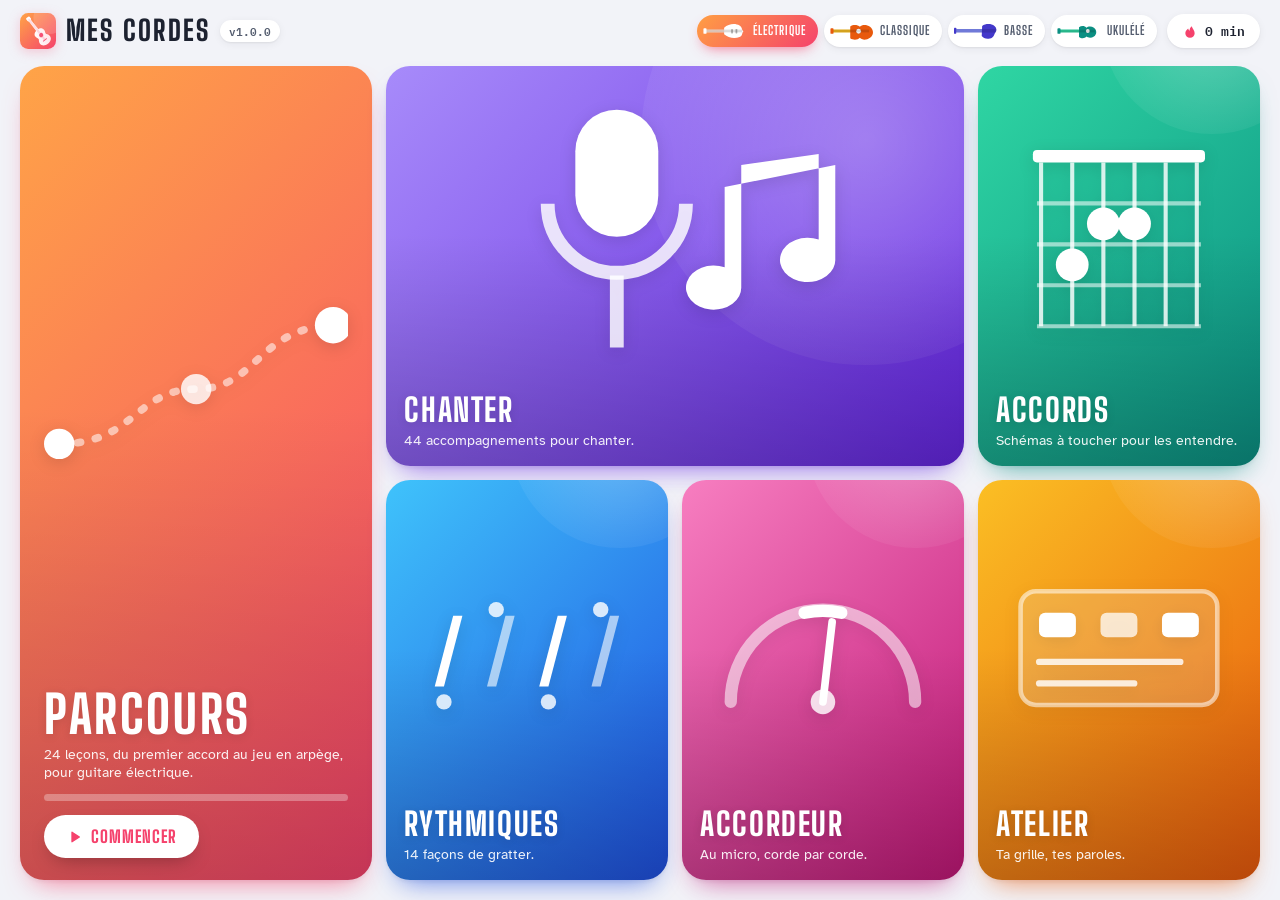
==== index.html @ 2f3a3fba "Mes Cordes v1.0.0 : guitare électrique, classique, basse et ukulélé - Accueil avec choix de l'instru" ====
<!doctype html>
<html lang="fr">
<head>
<meta charset="utf-8">
<meta name="viewport" content="width=device-width, initial-scale=1, viewport-fit=cover">
<title>Mes Cordes</title>
<meta name="description" content="Guitare électrique, guitare classique, basse et ukulélé : parcours progressif, accords, accordeur et accompagnements pour chanter.">
<meta name="theme-color" content="#f2f3f8">
<link rel="manifest" href="manifest.webmanifest" data-pwa>
<link rel="apple-touch-icon" href="icons/apple-touch-icon.png" data-pwa>
<meta name="apple-mobile-web-app-capable" content="yes">
<meta name="mobile-web-app-capable" content="yes">
<meta name="apple-mobile-web-app-title" content="Cordes">
<meta name="apple-mobile-web-app-status-bar-style" content="default">
<link rel="preconnect" href="https://fonts.googleapis.com">
<link rel="preconnect" href="https://fonts.gstatic.com" crossorigin>
<link rel="stylesheet" href="https://fonts.googleapis.com/css2?family=Atkinson+Hyperlegible:ital,wght@0,400;0,700;1,400&family=Big+Shoulders+Display:wght@600;700;800&family=IBM+Plex+Mono:wght@500;600&display=swap">
<link rel="stylesheet" href="css/styles.css">
<link rel="stylesheet" href="css/cordes.css">
<link rel="icon" href="icons/icone.svg" data-favicon>
</head>
<body>

<!-- Pictogrammes -->
<svg class="sprite" aria-hidden="true" focusable="false">
  <symbol id="i-retour" viewBox="0 0 24 24"><path d="M15 5l-7 7 7 7" fill="none" stroke="currentColor" stroke-width="2.4" stroke-linecap="round" stroke-linejoin="round"/></symbol>
  <symbol id="i-maison" viewBox="0 0 24 24"><path d="M4 11l8-7 8 7M6.5 9.5V20h11V9.5" fill="none" stroke="currentColor" stroke-width="2.2" stroke-linecap="round" stroke-linejoin="round"/></symbol>
  <symbol id="i-prec" viewBox="0 0 24 24"><path d="M14 6l-6 6 6 6" fill="none" stroke="currentColor" stroke-width="2.4" stroke-linecap="round" stroke-linejoin="round"/></symbol>
  <symbol id="i-suiv" viewBox="0 0 24 24"><path d="M10 6l6 6-6 6" fill="none" stroke="currentColor" stroke-width="2.4" stroke-linecap="round" stroke-linejoin="round"/></symbol>
  <symbol id="i-aide" viewBox="0 0 24 24"><circle cx="12" cy="12" r="9" fill="none" stroke="currentColor" stroke-width="2"/><path d="M9.6 9.4a2.5 2.5 0 1 1 3.4 2.3c-.7.3-1 .9-1 1.6v.4" fill="none" stroke="currentColor" stroke-width="2" stroke-linecap="round"/><circle cx="12" cy="17" r="1.2" fill="currentColor"/></symbol>
  <symbol id="i-reglages" viewBox="0 0 24 24"><path d="M4 7h9M17 7h3M4 17h3M11 17h9" fill="none" stroke="currentColor" stroke-width="2" stroke-linecap="round"/><circle cx="15" cy="7" r="2.2" fill="none" stroke="currentColor" stroke-width="2"/><circle cx="9" cy="17" r="2.2" fill="none" stroke="currentColor" stroke-width="2"/></symbol>
  <symbol id="i-metronome" viewBox="0 0 24 24"><path d="M8.5 3.5h7L19 21H5z" fill="none" stroke="currentColor" stroke-width="2" stroke-linejoin="round"/><path d="M12 16l5-8.5M7 16h10" fill="none" stroke="currentColor" stroke-width="2" stroke-linecap="round"/></symbol>
  <symbol id="i-guitare" viewBox="0 0 24 24"><path d="M14.5 9.5l5-5M18 3l3 3" fill="none" stroke="currentColor" stroke-width="2" stroke-linecap="round"/><path d="M13 8.5c-1.6-1-3.6-.6-4.6.7-.5.6-.5 1.4-1.3 1.7-1.1.4-2.4.4-3.3 1.4-1.6 1.9-.9 5 1.2 7s5 2.8 6.9 1.2c1-.9 1-2.2 1.4-3.3.3-.8 1.1-.8 1.7-1.3 1.3-1 1.7-3 .7-4.6" fill="none" stroke="currentColor" stroke-width="2"/><circle cx="9.5" cy="14.5" r="1.6" fill="currentColor"/></symbol>
  <symbol id="i-basse" viewBox="0 0 24 24"><path d="M3 15h13M3 18h13" stroke="currentColor" stroke-width="2" stroke-linecap="round"/><path d="M16 12.5c2.5-1 5-.5 5 2s-2.5 4-5 3z" fill="currentColor"/></symbol>
  <symbol id="i-micro" viewBox="0 0 24 24"><rect x="9" y="3" width="6" height="11" rx="3" fill="none" stroke="currentColor" stroke-width="2"/><path d="M5.5 11a6.5 6.5 0 0 0 13 0M12 17.5V21" fill="none" stroke="currentColor" stroke-width="2" stroke-linecap="round"/></symbol>
  <symbol id="i-texte" viewBox="0 0 24 24"><path d="M4 6h16M4 11h16M4 16h10" fill="none" stroke="currentColor" stroke-width="2.2" stroke-linecap="round"/></symbol>
  <symbol id="i-reinit" viewBox="0 0 24 24"><path d="M5 12a7 7 0 1 0 2.1-5" fill="none" stroke="currentColor" stroke-width="2.2" stroke-linecap="round"/><path d="M4.5 3.5V8H9" fill="none" stroke="currentColor" stroke-width="2.2" stroke-linecap="round" stroke-linejoin="round"/></symbol>
  <symbol id="i-play" viewBox="0 0 24 24"><path d="M8 4.8v14.4c0 .8.9 1.3 1.6.8l11-7.2c.6-.4.6-1.2 0-1.6l-11-7.2c-.7-.5-1.6 0-1.6.8z" fill="currentColor"/></symbol>
  <symbol id="i-stop" viewBox="0 0 24 24"><rect x="6" y="6" width="12" height="12" rx="2" fill="currentColor"/></symbol>
  <symbol id="i-installer" viewBox="0 0 24 24"><path d="M12 3v12M7 10l5 5 5-5M5 20h14" fill="none" stroke="currentColor" stroke-width="2" stroke-linecap="round" stroke-linejoin="round"/></symbol>
  <symbol id="i-fermer" viewBox="0 0 24 24"><path d="M6 6l12 12M18 6L6 18" fill="none" stroke="currentColor" stroke-width="2.4" stroke-linecap="round"/></symbol>
  <symbol id="i-flamme" viewBox="0 0 24 24"><path d="M12 22c4 0 7-2.8 7-6.8 0-4.3-3.6-6.3-4.3-10.2-2.4 1.6-3.5 4-3.2 6.6-1.2-.6-2-1.8-2.2-3.2C7.2 10 5 12.3 5 15.2 5 19.2 8 22 12 22z" fill="currentColor"/></symbol>
  <symbol id="i-drapeau" viewBox="0 0 24 24"><path d="M6 21V4h11.5l-2.8 4.2 2.8 4.3H6" fill="none" stroke="currentColor" stroke-width="2.4" stroke-linecap="round" stroke-linejoin="round"/></symbol>
  <symbol id="i-coche" viewBox="0 0 24 24"><path d="M5 12.5l4.5 4.5L19 7.5" fill="none" stroke="currentColor" stroke-width="2.8" stroke-linecap="round" stroke-linejoin="round"/></symbol>
</svg>

<div id="appli">

<!-- ================= Accueil ================= -->
<section class="ecran" id="ecran-accueil" aria-labelledby="titre-accueil">
  <header class="entete">
    <div class="marque">
      <span class="logo" aria-hidden="true"><img class="logo-img" src="icons/icone.svg" alt="" width="36" height="36"></span>
      <h1 id="titre-accueil" class="mot">Mes Cordes</h1>
      <span class="version" id="version"></span>
    </div>
    <div class="entete-droite">
      <div class="choix-inst" id="choix-inst" role="group" aria-label="Mon instrument"></div>
      <a class="pastille-stat" href="#/progression" id="stat-jour" title="Ma progression">
        <svg class="ico" aria-hidden="true"><use href="#i-flamme"/></svg><span id="streak-text">0 min</span>
      </a>
      <button class="btn-plat" id="btn-installer" type="button" hidden>
        <svg class="ico" aria-hidden="true"><use href="#i-installer"/></svg>Installer
      </button>
    </div>
  </header>

  <div class="accueil-grille cordes">
    <div class="carte-cat grande c-parcours">
      <div class="cat-illus" id="illus-parcours"></div>
      <div class="cat-texte">
        <h2><a href="#/parcours" class="carte-lien">Parcours</a></h2>
        <p id="parcours-resume"></p>
        <div class="jauge fine" aria-hidden="true"><i id="parcours-jauge"></i></div>
      </div>
      <a class="cta" id="cta-continuer" href="#/parcours">
        <svg class="ico" aria-hidden="true"><use href="#i-play"/></svg><span id="cta-texte">Commencer</span>
      </a>
    </div>
    <a class="carte-cat c-morceaux" href="#/morceaux">
      <div class="cat-illus" id="illus-morceaux"></div>
      <div class="cat-texte"><h2>Chanter</h2><p id="compte-morceaux"></p></div>
    </a>
    <a class="carte-cat c-rythmes" href="#/accords">
      <div class="cat-illus" id="illus-accords"></div>
      <div class="cat-texte"><h2>Accords</h2><p id="compte-accords"></p></div>
    </a>
    <a class="carte-cat c-breaks" href="#/rythmiques">
      <div class="cat-illus" id="illus-rythmes"></div>
      <div class="cat-texte"><h2>Rythmiques</h2><p id="compte-rythmes"></p></div>
    </a>
    <a class="carte-cat c-rudiments" href="#/accordeur">
      <div class="cat-illus" id="illus-accordeur"></div>
      <div class="cat-texte"><h2>Accordeur</h2><p>Au micro, corde par corde.</p></div>
    </a>
    <a class="carte-cat c-atelier" href="#/jouer/atelier/perso">
      <div class="cat-illus" id="illus-atelier"></div>
      <div class="cat-texte"><h2>Atelier</h2><p>Ta grille, tes paroles.</p></div>
    </a>
  </div>
</section>

<!-- ================= Listes ================= -->
<section class="ecran" id="ecran-liste" hidden aria-labelledby="liste-titre">
  <header class="entete">
    <a class="rond" id="liste-retour" href="#/" aria-label="Retour"><svg class="ico" aria-hidden="true"><use href="#i-retour"/></svg></a>
    <div class="entete-titres">
      <p class="surtitre" id="liste-sur"></p>
      <h1 id="liste-titre"></h1>
    </div>
    <div class="entete-droite">
      <div class="sauts" id="liste-sauts" role="group" aria-label="Aller à"></div>
      <a class="rond" href="#/" aria-label="Accueil"><svg class="ico" aria-hidden="true"><use href="#i-maison"/></svg></a>
    </div>
  </header>
  <div class="liste-corps" id="liste-corps"></div>
</section>

<!-- ================= Accordeur ================= -->
<section class="ecran" id="ecran-accordeur" hidden aria-labelledby="acc-titre">
  <header class="entete">
    <a class="rond" href="#/" aria-label="Accueil"><svg class="ico" aria-hidden="true"><use href="#i-retour"/></svg></a>
    <div class="entete-titres">
      <p class="surtitre" id="acc-sur"></p>
      <h1 id="acc-titre">Accordeur</h1>
    </div>
    <div class="entete-droite">
      <button class="btn-plat accent" id="acc-micro" type="button"><svg class="ico" aria-hidden="true"><use href="#i-micro"/></svg><span>Écouter</span></button>
    </div>
  </header>
  <div class="accordeur">
    <div class="acc-cadran">
      <svg viewBox="0 0 300 170" class="acc-svg" aria-hidden="true">
        <path d="M30 150a120 120 0 0 1 240 0" fill="none" class="acc-arc"/>
        <path d="M137 31a120 120 0 0 1 26 0" fill="none" class="acc-juste"/>
        <g id="acc-graduations"></g>
        <line id="acc-aiguille" x1="150" y1="150" x2="150" y2="42" class="acc-aiguille"/>
        <circle cx="150" cy="150" r="9" class="acc-pivot"/>
      </svg>
      <div class="acc-note"><b id="acc-note">–</b><span id="acc-cents"></span></div>
      <p class="acc-conseil" id="acc-conseil" aria-live="polite">Touche « Écouter » puis joue une corde à vide.</p>
    </div>
    <div class="acc-cordes">
      <p class="muted small">Touche une corde pour entendre la note juste.</p>
      <div id="acc-cordes"></div>
    </div>
  </div>
</section>

<!-- ================= Lecteur ================= -->
<section class="ecran ecran-jouer" id="ecran-jouer" hidden aria-labelledby="j-titre">
  <header class="barre-jeu">
    <a class="rond" id="j-retour" href="#/" aria-label="Retour à la liste"><svg class="ico" aria-hidden="true"><use href="#i-retour"/></svg></a>
    <div class="j-nav">
      <a class="rond petit" id="j-prec" href="#/" aria-label="Précédent"><svg class="ico" aria-hidden="true"><use href="#i-prec"/></svg></a>
      <div class="j-titres">
        <p class="surtitre" id="j-sur"></p>
        <h1 id="j-titre"></h1>
      </div>
      <a class="rond petit" id="j-suiv" href="#/" aria-label="Suivant"><svg class="ico" aria-hidden="true"><use href="#i-suiv"/></svg></a>
    </div>
    <div class="j-droite">
      <div class="statut-seg" role="group" aria-label="Où j'en suis">
        <button class="statut-btn travail" id="st-travail" type="button" aria-pressed="false" title="À travailler"><svg class="ico" aria-hidden="true"><use href="#i-drapeau"/></svg><span>À travailler</span></button>
        <button class="statut-btn acquis" id="st-acquis" type="button" aria-pressed="false" title="Acquis"><svg class="ico" aria-hidden="true"><use href="#i-coche"/></svg><span>Acquis</span></button>
      </div>
      <button class="rond" id="j-paroles" type="button" aria-label="Mes paroles" title="Mes paroles"><svg class="ico" aria-hidden="true"><use href="#i-texte"/></svg></button>
      <button class="rond" id="j-aide" type="button" aria-label="Explications"><svg class="ico" aria-hidden="true"><use href="#i-aide"/></svg></button>
      <button class="rond" id="j-reglages" type="button" aria-label="Réglages"><svg class="ico" aria-hidden="true"><use href="#i-reglages"/></svg></button>
    </div>
  </header>

  <div class="sections-bar" id="sections-bar" hidden></div>

  <main class="partition-zone jeu-cordes">
    <div class="papier grille-papier">
      <div class="grille-accords" id="grille-accords"></div>
    </div>
    <aside class="diag-zone" id="diag-zone">
      <div class="diag-actuel" id="diag-actuel"></div>
      <div class="diag-suivant"><span class="surtitre">Ensuite</span><div id="diag-suivant"></div></div>
    </aside>
    <div class="count-overlay" id="count-overlay" hidden aria-live="assertive"><span></span></div>
  </main>

  <footer class="barre-transport">
    <div class="t-bascules">
      <button class="bascule" id="opt-click" type="button" aria-pressed="false" aria-label="Métronome" title="Métronome"><svg class="ico" aria-hidden="true"><use href="#i-metronome"/></svg></button>
      <button class="bascule actif" id="opt-accords" type="button" aria-pressed="true" aria-label="Entendre les accords" title="Entendre les accords"><svg class="ico" aria-hidden="true"><use href="#i-guitare"/></svg></button>
      <button class="bascule" id="opt-basse" type="button" aria-pressed="false" aria-label="Entendre la basse" title="Entendre la basse"><svg class="ico" aria-hidden="true"><use href="#i-basse"/></svg></button>
    </div>
    <div class="t-tempo" role="group" aria-label="Tempo">
      <button class="rond petit" id="tempo-moins" type="button" aria-label="Ralentir">−</button>
      <div class="bpm-aff"><output id="bpm-val" for="bpm">80</output><span>BPM</span></div>
      <button class="rond petit" id="tempo-plus" type="button" aria-label="Accélérer">+</button>
      <input type="range" id="bpm" min="40" max="200" value="80" aria-label="Tempo en battements par minute">
      <button class="rond petit" id="tempo-reset" type="button" aria-label="Revenir au tempo conseillé" title="Tempo conseillé"><svg class="ico" aria-hidden="true"><use href="#i-reinit"/></svg></button>
    </div>
    <button class="lecture" id="btn-play" type="button" aria-label="Lecture"><svg class="ico" aria-hidden="true"><use id="play-ico" href="#i-play"/></svg></button>
  </footer>
</section>

<!-- ================= Volets ================= -->
<div class="toast" id="toast" role="status" aria-live="polite" hidden></div>
<div class="voile" id="voile" hidden></div>

<aside class="volet" id="volet-aide" hidden role="dialog" aria-modal="true" aria-labelledby="aide-titre">
  <header class="volet-tete">
    <h2 id="aide-titre">Explications</h2>
    <button class="rond petit" type="button" data-fermer aria-label="Fermer"><svg class="ico" aria-hidden="true"><use href="#i-fermer"/></svg></button>
  </header>
  <div class="volet-corps">
    <div id="aide-corps" class="texte"></div>
    <h3>Les accords du morceau</h3>
    <div id="aide-accords" class="schemas"></div>
    <p class="muted small">Touche un schéma pour entendre l'accord.</p>
  </div>
</aside>

<aside class="volet" id="volet-paroles" hidden role="dialog" aria-modal="true" aria-labelledby="paroles-titre">
  <header class="volet-tete">
    <h2 id="paroles-titre">Mes paroles</h2>
    <button class="rond petit" type="button" data-fermer aria-label="Fermer"><svg class="ico" aria-hidden="true"><use href="#i-fermer"/></svg></button>
  </header>
  <div class="volet-corps">
    <div id="atelier-grille" hidden>
      <h3>Ma grille</h3>
      <p class="muted small">Une barre « | » sépare les mesures. Deux accords dans une mesure se la partagent. Une ligne par section, « Refrain: » pour la nommer.</p>
      <textarea id="atelier-texte" class="zone-texte" rows="5" spellcheck="false" aria-label="Grille d'accords"></textarea>
      <label class="ligne-reglage"><span>Mesure</span>
        <select id="atelier-mesure" class="choix"><option>4/4</option><option>3/4</option><option>2/4</option><option>6/8</option><option>12/8</option></select>
      </label>
      <div class="rang-boutons"><button class="btn-plat accent" id="atelier-appliquer" type="button">Appliquer</button></div>
      <p class="muted small" id="atelier-erreur" role="alert"></p>
    </div>
    <h3>Paroles</h3>
    <p class="muted small">Colle les paroles de la chanson : une ligne par mesure, elles s'affichent sous les accords et défilent avec la musique. Une ligne vide = une mesure sans paroles. Elles restent sur cet appareil.</p>
    <textarea id="paroles-texte" class="zone-texte" rows="14" aria-label="Paroles, une ligne par mesure"></textarea>
    <div class="rang-boutons">
      <button class="btn-plat accent" id="paroles-ok" type="button">Enregistrer</button>
      <button class="btn-plat" id="paroles-effacer" type="button">Effacer</button>
    </div>
  </div>
</aside>

<aside class="volet" id="volet-reglages" hidden role="dialog" aria-modal="true" aria-labelledby="reglages-titre">
  <header class="volet-tete">
    <h2 id="reglages-titre">Réglages</h2>
    <button class="rond petit" type="button" data-fermer aria-label="Fermer"><svg class="ico" aria-hidden="true"><use href="#i-fermer"/></svg></button>
  </header>
  <div class="volet-corps">
    <h3>Mon instrument</h3>
    <div class="choix-inst large" id="choix-inst-lecteur" role="group" aria-label="Mon instrument"></div>
    <label class="inter" id="ligne-sat"><span>Son saturé (guitare électrique)</span><input type="checkbox" id="opt-sat" role="switch" checked><i></i></label>
    <label class="inter" id="ligne-pw"><span>Power chords</span><input type="checkbox" id="opt-pw" role="switch"><i></i></label>

    <h3>Accompagnement</h3>
    <label class="ligne-reglage"><span>Rythmique</span><select id="opt-style" class="choix"></select></label>
    <div class="seg" id="opt-mode" role="group" aria-label="Main droite">
      <button class="seg-btn actif" data-mode="grat" type="button" aria-pressed="true">Grattage</button>
      <button class="seg-btn" data-mode="arp" type="button" aria-pressed="false">Arpège</button>
    </div>
    <p class="muted small" id="style-desc"></p>

    <h3>Tonalité</h3>
    <label class="ligne-reglage"><span>Transposer</span>
      <span class="pas-a-pas"><button class="rond petit" id="transpo-moins" type="button" aria-label="Un demi-ton plus bas">−</button><output id="transpo-val">0</output><button class="rond petit" id="transpo-plus" type="button" aria-label="Un demi-ton plus haut">+</button></span>
    </label>
    <label class="ligne-reglage"><span>Capodastre</span>
      <span class="pas-a-pas"><button class="rond petit" id="capo-moins" type="button" aria-label="Capo plus bas">−</button><output id="capo-val">0</output><button class="rond petit" id="capo-plus" type="button" aria-label="Capo plus haut">+</button></span>
    </label>
    <p class="muted small" id="capo-note"></p>

    <h3>Lecture</h3>
    <label class="inter"><span>Décompte avant de jouer</span><input type="checkbox" id="opt-count" role="switch" checked><i></i></label>
    <label class="inter"><span>Jouer en boucle</span><input type="checkbox" id="opt-loop" role="switch" checked><i></i></label>
    <label class="inter"><span>Noms en solfège (Do, Ré, Mi…)</span><input type="checkbox" id="opt-solfege" role="switch"><i></i></label>
    <label class="ligne-reglage"><span>Volume des accords</span><input type="range" id="vol-accords" min="0" max="1.5" step="0.05" value="1"></label>
    <label class="ligne-reglage"><span>Volume de la basse</span><input type="range" id="vol-basse" min="0" max="1.5" step="0.05" value="1"></label>

    <h3>Clavier</h3>
    <table class="keys">
      <tr><td><kbd>Espace</kbd></td><td>Lecture / arrêt</td></tr>
      <tr><td><kbd>←</kbd> <kbd>→</kbd></td><td>Précédent / suivant</td></tr>
      <tr><td><kbd>↑</kbd> <kbd>↓</kbd></td><td>Tempo</td></tr>
    </table>
    <p class="muted small credit">Sons calculés en direct (cordes pincées, algorithme de Karplus-Strong) : aucun fichier à télécharger.</p>
    <p class="muted small" id="version-detail"></p>
  </div>
</aside>

<div class="modal" id="install-modal" hidden role="dialog" aria-modal="true" aria-labelledby="install-titre">
  <div class="modal-box install-box">
    <img class="install-icone" src="icons/icone-192.png" width="84" height="84" alt="">
    <div class="install-texte">
      <h2 id="install-titre">Installe Mes Cordes</h2>
      <p>Une icône sur ton écran d'accueil, l'appli en plein écran, et elle marche même sans connexion.</p>
      <ol class="etapes" id="install-ios" hidden>
        <li>Touche le bouton <b>Partager</b> de Safari.</li>
        <li>Choisis <b>Sur l'écran d'accueil</b>, puis <b>Ajouter</b>.</li>
      </ol>
      <p class="muted small" id="install-autre" hidden>Ouvre le menu du navigateur (⋮) et choisis <b>Installer l'application</b>.</p>
      <div class="rang-boutons">
        <button class="btn-plat accent" id="install-oui" type="button" hidden>Installer</button>
        <button class="btn-plat" id="install-non" type="button">Plus tard</button>
      </div>
    </div>
  </div>
</div>

</div><!-- /appli -->

<script type="module" src="js/app.js"></script>
</body>
</html>
---- css/styles.css ----
/* =====================================================================
   Ma Batterie — interface en écrans, pensée pour l'horizontale.
   Thème clair et coloré : fond gris très pâle, cartes en dégradés vifs (une
   couleur par catégorie, par niveau, par famille), cartes blanches ombrées
   pour les exercices. La partition est une feuille blanche, lue de loin.
   Titres : Big Shoulders — Texte : Atkinson Hyperlegible — Chiffres : IBM Plex Mono.
   ===================================================================== */
:root{
  --fond:#f2f3f8;
  --surface:#ffffff;
  --surface-2:#eef0f5;
  --surface-3:#dde1ea;
  --bord:#e6e9ef;
  --texte:#1d2230;
  --texte-2:#535c6e;     /* 6,6:1 sur le fond */
  --texte-3:#667085;     /* 4,8:1 sur le fond */
  --ton-1:#ff9f43;       /* dégradé d'action : orange → rose */
  --ton-2:#f5426c;
  --ton-texte:#d6204f;   /* la couleur d'action, lisible en petit sur fond clair */
  --laiton:#f59e0b;
  --corail:#e5484d;      /* lecture en cours */
  --vert:#10b981;
  --papier:#fffdf9;
  --encre:#1d2230;
  --encre-2:#5d6474;
  --ombre-s:0 1px 2px rgba(22,28,45,.07), 0 2px 8px rgba(22,28,45,.06);
  --ombre:0 2px 4px rgba(22,28,45,.05), 0 14px 30px -14px rgba(22,28,45,.28);
  /* couleurs des illustrations (redéfinies selon la carte) */
  --ill-1:var(--ton-2); --ill-2:var(--ton-1); --ill-3:#7c3aed;
  --ill-fond:#fff0f3; --ill-trait:#e3e6ee; --ill-txt:#fff;

  --f-titre:'Big Shoulders Display', Oswald, Impact, 'Arial Narrow', sans-serif;
  --f-texte:'Atkinson Hyperlegible', system-ui, -apple-system, 'Segoe UI', Roboto, sans-serif;
  --f-chiffres:'IBM Plex Mono', ui-monospace, Menlo, Consolas, monospace;

  --r-carte:24px;
  --r:14px;
  --gout:20px;           /* marge latérale */
  --haut-entete:62px;
  --haut-transport:74px;
  --sur-g:env(safe-area-inset-left, 0px);
  --sur-d:env(safe-area-inset-right, 0px);
  --sur-h:env(safe-area-inset-top, 0px);
  --sur-b:env(safe-area-inset-bottom, 0px);
}
*{box-sizing:border-box}
html,body{margin:0;padding:0;height:100%}
body{
  background:var(--fond);color:var(--texte);
  font:15px/1.55 var(--f-texte);
  -webkit-font-smoothing:antialiased;
  overflow:hidden;                    /* chaque écran gère son propre défilement */
  -webkit-tap-highlight-color:transparent;
}
h1,h2,h3,h4{margin:0;line-height:1.05;font-family:var(--f-titre);font-weight:800;letter-spacing:.02em;text-wrap:balance}
p{margin:.5em 0}
a{color:inherit;text-decoration:none}
b,strong{font-weight:700}
.muted{color:var(--texte-2)}
.small{font-size:13px}
.hidden,[hidden]{display:none !important}
.sprite{position:absolute;width:0;height:0;overflow:hidden}
.ico{width:20px;height:20px;flex:0 0 20px;fill:currentColor}
:focus-visible{outline:3px solid #6366f1;outline-offset:3px;border-radius:10px}

/* ====== écrans ======
 * #appli est le conteneur de référence : toutes les adaptations à la taille (@container appli)
 * se règlent sur sa taille réelle, qu'il soit à plat ou pivoté (téléphone tenu droit). */
#appli{position:fixed;inset:0;container:appli / size}
.ecran{
  position:fixed;inset:0;display:flex;flex-direction:column;
  padding:var(--sur-h) var(--sur-d) var(--sur-b) var(--sur-g);
  animation:entree .22s ease-out;
}
@keyframes entree{from{opacity:0;transform:translateY(6px)}to{opacity:1;transform:none}}

/* ====== en-têtes ====== */
.entete{flex:0 0 var(--haut-entete);display:flex;align-items:center;gap:14px;padding:0 var(--gout)}
.entete-titres{flex:1 0 auto;min-width:0;max-width:58%}
.entete-titres h1{font-size:30px;text-transform:uppercase;white-space:nowrap;overflow:hidden;text-overflow:ellipsis}
.entete-droite{margin-left:auto;display:flex;align-items:center;gap:10px}
.surtitre{
  margin:0 0 2px;font:700 12px/1.2 var(--f-titre);letter-spacing:.16em;text-transform:uppercase;color:var(--ton-texte);
  white-space:nowrap;overflow:hidden;text-overflow:ellipsis;
}
.surtitre:empty{display:none}
.marque{display:flex;align-items:center;gap:10px}
.logo svg{width:36px;height:36px;display:block;filter:drop-shadow(0 3px 6px rgba(245,66,108,.25))}
.mot{font-size:28px;text-transform:uppercase;letter-spacing:.08em}
.version{padding:3px 9px;border-radius:99px;font:600 11px/1.4 var(--f-chiffres);color:var(--texte-2);background:var(--surface);box-shadow:var(--ombre-s)}
.pastille-stat{
  display:inline-flex;align-items:center;gap:7px;padding:9px 15px;border-radius:99px;
  background:var(--surface);color:var(--texte);font:600 13px/1 var(--f-chiffres);box-shadow:var(--ombre-s);
}
.pastille-stat .ico{width:16px;height:16px;flex-basis:16px;color:var(--ton-2)}
.pastille-stat:hover{box-shadow:var(--ombre)}
.pastille-stat.reprendre{color:var(--ton-texte);max-width:320px}
.pastille-stat.reprendre span{white-space:nowrap;overflow:hidden;text-overflow:ellipsis}

/* ====== boutons ====== */
.rond{
  width:44px;height:44px;flex:0 0 44px;border-radius:50%;border:none;cursor:pointer;
  display:grid;place-items:center;background:var(--surface);color:var(--texte);box-shadow:var(--ombre-s);
  font:600 22px/1 var(--f-chiffres);transition:background .15s,box-shadow .15s,opacity .15s;
}
.rond:hover{box-shadow:var(--ombre)}
.rond.petit{width:38px;height:38px;flex-basis:38px;font-size:20px}
.rond[aria-disabled="true"]{opacity:.3;pointer-events:none;box-shadow:none}
.btn-plat{
  display:inline-flex;align-items:center;gap:8px;cursor:pointer;border:none;
  padding:10px 16px;border-radius:12px;background:var(--surface-2);color:var(--texte);
  font:600 14px/1 var(--f-texte);transition:background .15s,box-shadow .15s;
}
.btn-plat:hover{background:var(--surface-3)}
.btn-plat.accent,#btn-installer{background:linear-gradient(135deg,var(--ton-1),var(--ton-2));color:#fff;box-shadow:0 8px 18px -8px rgba(245,66,108,.6)}
.btn-plat.accent:hover,#btn-installer:hover{filter:brightness(1.05)}
.btn-plat .ico{width:17px;height:17px;flex-basis:17px}
#btn-half,#btn-double,#btn-tap{font-family:var(--f-chiffres);min-width:64px;justify-content:center}

/* ====== cartes en dégradé (accueil, niveaux, familles) ====== */
.carte-cat,.tuile,.groupe-tete{
  --c1:var(--ton-1);--c2:var(--ton-2);
  position:relative;overflow:hidden;isolation:isolate;color:#fff;
  background:linear-gradient(135deg,var(--c1) 0%,var(--c2) 100%);
  box-shadow:0 14px 28px -14px color-mix(in srgb, var(--c2) 75%, transparent), 0 2px 4px rgba(22,28,45,.06);
  --ill-1:#fff; --ill-2:rgba(255,255,255,.82); --ill-3:rgba(255,255,255,.55);
  --ill-fond:rgba(255,255,255,.16); --ill-trait:rgba(255,255,255,.32); --ill-txt:var(--c2);
  transition:transform .18s ease, box-shadow .18s ease;
}
/* formes décoratives : un grand disque clair en haut, un voile sombre sous le texte */
.carte-cat::before,.tuile::before,.groupe-tete::before{
  content:"";position:absolute;z-index:-1;width:78%;aspect-ratio:1;right:-22%;top:-38%;
  border-radius:50%;background:radial-gradient(circle,rgba(255,255,255,.26),rgba(255,255,255,.06) 70%);
}
.carte-cat::after,.tuile::after,.groupe-tete::after{
  content:"";position:absolute;inset:0;z-index:-1;
  background:linear-gradient(to top,rgba(0,0,0,.2),transparent 58%);
}
a.carte-cat:hover,.carte-cat:has(.carte-lien:hover),.tuile:hover{
  transform:translateY(-3px);
  box-shadow:0 20px 34px -14px color-mix(in srgb, var(--c2) 80%, transparent), 0 2px 4px rgba(22,28,45,.06);
}
a.carte-cat:active,.tuile:active,.item-carte:active{transform:scale(.98)}

/* ====== accueil ====== */
.accueil-grille{
  flex:1;min-height:0;display:grid;gap:14px;
  grid-template-columns:1.3fr 1fr 1fr;grid-template-rows:1fr 1fr;
  padding:4px var(--gout) var(--gout);
}
.carte-cat{border-radius:var(--r-carte);display:flex;flex-direction:column;justify-content:flex-end;padding:16px 18px;min-height:0}
.carte-cat h2{font-size:32px;text-transform:uppercase;letter-spacing:.05em;text-shadow:0 2px 10px rgba(0,0,0,.12)}
.carte-cat p{margin:4px 0 0;color:rgba(255,255,255,.92);font-size:13.5px;line-height:1.35}
.cat-illus{flex:1 1 0;min-height:0;margin:0 0 8px;pointer-events:none;filter:drop-shadow(0 4px 8px rgba(0,0,0,.12))}
.cat-illus svg{width:100%;height:100%;display:block}
.cat-texte{flex:none}
.c-parcours{--c1:#ffa447;--c2:#f5426c}
.c-rythmes{--c1:#2fd6a3;--c2:#0b8f82}
.c-morceaux{--c1:#a78bfa;--c2:#6425e0}
.c-breaks{--c1:#3fc3fb;--c2:#1f4fe0}
.c-rudiments{--c1:#f77ec0;--c2:#c01777}
.carte-cat.grande{grid-row:1 / 3;padding:22px 24px}
.carte-cat.grande{container:carte / inline-size}
@container carte (max-width:340px){ .cta-verbe{display:none} }
.carte-cat.grande .cat-illus{margin-bottom:12px}
.carte-cat.grande h2{font-size:52px}
.carte-cat.grande .cat-texte{max-width:34ch}
.carte-lien::after{content:"";position:absolute;inset:0;z-index:1}   /* toute la carte est cliquable */
.cta{
  position:relative;z-index:2;flex:none;align-self:flex-start;margin-top:14px;
  display:inline-flex;align-items:center;gap:9px;max-width:calc(100% - 48px);
  padding:13px 22px;border-radius:99px;background:#fff;color:var(--c2);
  font:800 17px/1 var(--f-titre);letter-spacing:.06em;text-transform:uppercase;
  white-space:nowrap;overflow:hidden;text-overflow:ellipsis;
  box-shadow:0 8px 20px -8px rgba(0,0,0,.35);transition:transform .15s;
}
.cta:hover{transform:translateY(-2px)}
.cta .ico{width:16px;height:16px;flex-basis:16px}
.jauge{height:8px;border-radius:99px;background:var(--surface-3);overflow:hidden;margin-top:12px}
.jauge i{display:block;height:100%;border-radius:99px;background:linear-gradient(90deg,var(--ton-1),var(--ton-2))}
.jauge.fine{height:7px}
.carte-cat .jauge,.tuile .jauge{background:rgba(255,255,255,.3)}
.carte-cat .jauge i,.tuile .jauge i{background:#fff}

/* ====== listes : une bande qui défile de gauche à droite ====== */
.liste-corps{
  flex:1;min-height:0;overflow-x:auto;overflow-y:hidden;
  padding:6px var(--gout) calc(var(--gout) - 4px);
  scroll-snap-type:x proximity;scroll-padding-left:var(--gout);
  overscroll-behavior-x:contain;scrollbar-width:thin;scrollbar-color:var(--surface-3) transparent;
}
.liste-corps::-webkit-scrollbar{height:6px}
.liste-corps::-webkit-scrollbar-thumb{background:var(--surface-3);border-radius:6px}
.bande{display:flex;gap:14px;height:100%;width:max-content;padding-bottom:8px}
.rangee{
  --rangs:2;height:100%;display:grid;gap:14px;
  grid-auto-flow:column;grid-template-rows:repeat(var(--rangs),minmax(0,1fr));grid-auto-columns:244px;
}
.rangee.tuiles{--rangs:1;grid-auto-columns:250px}
.rangee > *,.groupe-tete,.bloc{scroll-snap-align:start}
.groupe{display:flex;gap:14px;height:100%}
.groupe-tete{
  flex:0 0 auto;min-width:124px;display:flex;flex-direction:column;justify-content:flex-end;gap:4px;
  border-radius:var(--r-carte);padding:16px;
}
.groupe-tete .g-num{font:800 64px/1 var(--f-titre);margin-bottom:auto;text-shadow:0 3px 12px rgba(0,0,0,.15)}
.groupe-tete b{font:800 21px/1.05 var(--f-titre);text-transform:uppercase;letter-spacing:.04em}
.groupe-tete span:last-child{font:600 12px var(--f-chiffres);color:rgba(255,255,255,.9)}
.sauts{display:flex;gap:6px;overflow-x:auto;scrollbar-width:none;min-width:0;padding:4px 2px}
.sauts::-webkit-scrollbar{display:none}
.entete-droite{min-width:0;flex:0 1 auto}
.sauts{flex:0 1 auto}
.groupe-tete.genre{min-width:150px}
.groupe-tete .g-illus{margin-bottom:auto;height:62px;--ill-1:#fff;--ill-2:rgba(255,255,255,.7);--ill-3:rgba(255,255,255,.85);--ill-trait:rgba(0,0,0,.18);--ill-txt:var(--c2)}
.groupe-tete .g-illus svg{height:100%;width:auto;display:block}
.groupe-tete.genre b{font-size:22px}
.chip.saut{padding:8px 12px;font-family:var(--f-chiffres);font-weight:600;letter-spacing:0}
.chip.saut::before{content:"";display:inline-block;width:8px;height:8px;border-radius:50%;background:var(--c);margin-right:6px;vertical-align:0}
@container appli (min-height:600px){ .rangee.tuiles{--rangs:2} }
@container appli (max-height:340px){ .rangee{--rangs:1} }
@container appli (min-height:620px){ .rangee{--rangs:3} }
@container appli (min-height:900px){ .rangee{--rangs:4} }

/* tuile : niveau, famille de rythmes, de rudiments */
.tuile{
  display:flex;flex-direction:column;gap:6px;border-radius:var(--r-carte);
  padding:14px 18px 18px;min-height:0;
}
.tuile .t-illus{flex:1 1 auto;min-height:56px;max-height:150px;margin:18px -4px 4px;filter:drop-shadow(0 4px 8px rgba(0,0,0,.12))}
.tuile .t-illus svg{height:100%;width:100%;display:block}
.tuile h2{font-size:27px;text-transform:uppercase;letter-spacing:.04em;text-shadow:0 2px 10px rgba(0,0,0,.12)}
.tuile p{margin:0;color:rgba(255,255,255,.92);font-size:13px;line-height:1.35}
.tuile .jauge{margin-top:auto}
.tuile .t-coin{
  position:absolute;top:12px;left:14px;padding:5px 10px;border-radius:99px;
  font:600 11.5px/1 var(--f-chiffres);color:#fff;background:rgba(255,255,255,.22);backdrop-filter:blur(4px);
}

/* carte d'un élément jouable : blanche, avec la couleur de son niveau ou de sa famille.
 * Sa mise en page dépend de sa hauteur réelle (requête de conteneur) :
 * basse → visuel à gauche, texte à droite ; haute → visuel au-dessus. Rien n'est jamais coupé. */
.item-carte{
  --c1:var(--ton-1);--c2:var(--ton-2);
  position:relative;display:block;border-radius:20px;min-height:0;overflow:hidden;
  background:var(--surface);box-shadow:var(--ombre);transition:transform .18s ease, box-shadow .18s ease;
  container-type:size;
  --ill-1:var(--c2); --ill-2:color-mix(in srgb, var(--c2) 55%, var(--c1)); --ill-3:color-mix(in srgb, var(--c2) 55%, #1d2230);
  --ill-fond:color-mix(in srgb, var(--c1) 16%, #fff); --ill-trait:color-mix(in srgb, var(--c2) 18%, #fff); --ill-txt:#fff;
}
.item-carte::before{      /* liseré coloré en haut de la carte */
  content:"";position:absolute;left:0;right:0;top:0;height:5px;background:linear-gradient(90deg,var(--c1),var(--c2));
}
.item-carte:hover{transform:translateY(-3px);box-shadow:0 4px 8px rgba(22,28,45,.06), 0 20px 34px -16px color-mix(in srgb, var(--c2) 55%, transparent)}
.i-corps{
  height:100%;padding:13px 14px 12px 12px;
  display:grid;grid-template-columns:60px minmax(0,1fr);grid-template-rows:minmax(0,1fr) auto;
  grid-template-areas:"vis texte" "bas texte";column-gap:12px;row-gap:8px;align-items:center;
}
.i-vis{
  grid-area:vis;justify-self:center;align-self:end;
  width:60px;height:46px;border-radius:13px;padding:4px 5px;display:grid;place-items:center;
  background:color-mix(in srgb, var(--c1) 12%, #fff);
}
.i-corps:not(:has(.i-bas)) .i-vis{grid-row:1 / 3;align-self:center}
.i-vis svg{width:100%;height:100%;display:block}
.i-vis text{display:none}                 /* lettres illisibles en miniature : seulement sur carte haute */
.i-vis-num{width:46px;height:46px;padding:0;background:linear-gradient(135deg,var(--c1),var(--c2));
  box-shadow:0 6px 14px -6px color-mix(in srgb, var(--c2) 80%, transparent)}
.i-num{font:800 26px/1 var(--f-titre);color:#fff}
.i-texte{grid-area:texte;min-width:0;display:flex;flex-direction:column;gap:2px}
.i-nom{
  font-weight:700;font-size:14.5px;line-height:1.2;
  display:-webkit-box;-webkit-line-clamp:3;-webkit-box-orient:vertical;overflow:hidden;
}
.i-meta{
  font-size:12.5px;color:var(--texte-2);line-height:1.25;
  display:-webkit-box;-webkit-line-clamp:2;-webkit-box-orient:vertical;overflow:hidden;
}
.i-bas{grid-area:bas;align-self:start;display:flex;flex-direction:column;align-items:center;gap:6px}
.i-tag,.item-carte .cle{
  align-self:flex-start;padding:2px 8px;border-radius:99px;margin-bottom:2px;
  font:800 10.5px/1.4 var(--f-titre);letter-spacing:.1em;text-transform:uppercase;
}
.i-tag{background:var(--c2);color:#fff}
.item-carte .cle{background:color-mix(in srgb, var(--c1) 20%, #fff);color:color-mix(in srgb, var(--c2) 80%, #000)}
/* carte haute : visuel en haut, texte dessous, niveau et tempo en bas */
@container (min-height:190px){
  .i-corps{display:flex;flex-direction:column;align-items:stretch;gap:8px;padding:16px 16px 14px}
  .i-vis{width:auto;height:auto;flex:0 1 72px;min-height:40px;align-self:stretch}
  .i-vis text{display:inline}
  .i-vis-num{width:50px;height:50px;flex:none;align-self:flex-start}
  .i-texte{flex:1;gap:3px}
  .i-nom{font-size:15.5px;-webkit-line-clamp:4}
  .i-bas{flex-direction:row;align-self:stretch;gap:8px;margin-top:auto;padding-top:4px}
  .i-bas .bpm-pastille,.i-bas .etat{margin-left:auto}
}
.niveau-points{display:inline-flex;gap:2px;flex:none}
.niveau-points i{width:6px;height:6px;border-radius:50%;background:var(--surface-3)}
.niveau-points i.on{background:var(--c2)}
.bpm-pastille{flex:none;font:600 11px/1 var(--f-chiffres);color:var(--texte-2);background:var(--surface-2);padding:4px 7px;border-radius:99px;white-space:nowrap}
@container (min-height:190px){
  .niveau-points{gap:3px}
  .niveau-points i{width:8px;height:8px}
  .bpm-pastille{font-size:11.5px;padding:5px 8px}
}
.etat{
  flex:none;width:26px;height:26px;border-radius:50%;
  display:grid;place-items:center;background:var(--surface-2);color:var(--texte-3);
}
.etat .ico{width:15px;height:15px;flex-basis:15px}
.i-vis{position:relative}
.etat.etat-vis{position:absolute;top:-8px;right:-8px;width:22px;height:22px;box-shadow:0 0 0 2.5px #fff}
.etat.etat-vis .ico{width:13px;height:13px;flex-basis:13px}
.etat-bas{display:none}
.i-corps:not(:has(.i-vis)) .etat-bas{display:grid}
@container (min-height:190px){
  .etat.etat-vis{display:none}
  .etat-bas{display:grid}
}
.etat.acquis{background:var(--vert);color:#fff;box-shadow:0 4px 10px -4px rgba(16,185,129,.7)}
.etat.travail{background:#fff1dc;color:#c2410c;box-shadow:inset 0 0 0 1.5px #fdba74}
.item-carte.a-travailler{box-shadow:inset 0 0 0 2px #fdba74, var(--ombre)}
.item-carte.faite .etat{background:var(--vert);color:#fff;box-shadow:0 4px 10px -4px rgba(16,185,129,.7)}
.item-carte.prochaine{box-shadow:inset 0 0 0 3px var(--c2), 0 18px 30px -14px color-mix(in srgb, var(--c2) 70%, transparent)}

/* ====== progression ====== */
.bloc{background:var(--surface);border-radius:var(--r-carte);padding:16px 18px;height:100%;overflow-y:auto;box-shadow:var(--ombre)}
.bloc h3{font-size:15px;letter-spacing:.12em;text-transform:uppercase;color:var(--texte-2);margin-bottom:12px}
.bloc-stats{width:320px}
.bloc-histo{width:440px;display:flex;flex-direction:column}
.bloc-histo .barres{flex:1;height:auto;min-height:90px}
.bloc-parcours{width:560px;overscroll-behavior:contain}
.niveaux{display:grid;grid-template-columns:1fr 1fr;gap:4px 18px}
.stats{display:grid;grid-template-columns:1fr 1fr;gap:10px}
.stat{display:flex;flex-direction:column;gap:2px;padding:12px 14px;border-radius:var(--r);color:#fff;background:linear-gradient(135deg,var(--c1),var(--c2))}
.stat:nth-child(1){--c1:#ffa447;--c2:#f5426c}
.stat:nth-child(2){--c1:#3fc3fb;--c2:#1f4fe0}
.stat:nth-child(3){--c1:#2fd6a3;--c2:#0b8f82}
.stat:nth-child(4){--c1:#a78bfa;--c2:#6425e0}
.stat-n{font:800 30px/1 var(--f-titre);font-variant-numeric:tabular-nums}
.stat span:last-child{font-size:12px;color:rgba(255,255,255,.92)}
.barres{display:flex;align-items:flex-end;gap:4px;height:110px}
.barre{flex:1;display:flex;flex-direction:column;justify-content:flex-end;align-items:center;gap:4px;height:100%}
.barre .fut{flex:1;width:100%;display:flex;align-items:flex-end;background:var(--surface-2);border-radius:6px}
.barre .fut i{width:100%;border-radius:6px;background:linear-gradient(180deg,var(--ton-1),var(--ton-2))}
.barre u{font:500 11px var(--f-chiffres);color:var(--texte-3);text-decoration:none}
.niv-bloc{margin:0 0 14px}
.niv-head{display:flex;align-items:center;gap:8px;font-size:13px;margin-bottom:8px}
.niv-head i{width:10px;height:10px;border-radius:50%}
.niv-head b{font:800 16px/1 var(--f-titre);letter-spacing:.04em}
.niv-lecons{display:flex;gap:6px;flex-wrap:wrap}
.pastille{
  position:relative;width:46px;height:46px;border-radius:13px;background:var(--surface-2);
  display:flex;flex-direction:column;align-items:center;justify-content:center;gap:1px;color:var(--texte-2);
}
.pastille:hover{background:var(--surface-3);color:var(--texte)}
.pastille span{font:800 17px/1 var(--f-titre)}
.pastille em{font:600 9.5px var(--f-chiffres);font-style:normal;color:var(--ton-texte)}
.pastille.faite{background:var(--vert);color:#fff}
.pastille.faite em{color:#fff}
.pastille .defi-ok{position:absolute;top:-3px;right:-3px;width:11px;height:11px;border-radius:50%;background:var(--laiton);box-shadow:0 0 0 2px var(--surface)}

/* ====== lecteur ====== */
.ecran-jouer{animation:none}
.barre-jeu{flex:0 0 60px;display:flex;align-items:center;gap:12px;padding:0 14px}
.j-nav{flex:1;min-width:0;display:flex;align-items:center;justify-content:center;gap:12px}
.j-titres{min-width:0;text-align:center}
.j-titres h1{font-size:26px;text-transform:uppercase;letter-spacing:.04em;white-space:nowrap;overflow:hidden;text-overflow:ellipsis}
.j-titres .surtitre{letter-spacing:.12em}
.j-titres h1.deux-lignes{white-space:normal;display:-webkit-box;-webkit-line-clamp:2;-webkit-box-orient:vertical;line-height:1.02}
.j-droite{display:flex;align-items:center;gap:8px}
/* statut de l'élément : à travailler / acquis, en un toucher */
.statut-seg{display:inline-flex;gap:3px;padding:3px;border-radius:99px;background:var(--surface);box-shadow:var(--ombre-s)}
.statut-btn{
  height:38px;min-width:38px;padding:0 10px;border:none;border-radius:99px;cursor:pointer;
  display:inline-flex;align-items:center;justify-content:center;gap:6px;
  background:transparent;color:var(--texte-3);font:700 13px/1 var(--f-titre);letter-spacing:.08em;text-transform:uppercase;
  transition:background .15s,color .15s;
}
.statut-btn .ico{width:19px;height:19px;flex-basis:19px}
.statut-btn span{display:none}
.statut-btn:hover{color:var(--texte)}
.statut-btn.travail.actif{background:#fff1dc;color:#c2410c}
.statut-btn.acquis.actif{background:var(--vert);color:#fff;box-shadow:0 6px 14px -6px rgba(16,185,129,.8)}
@container appli (min-width:1100px){ .statut-btn span{display:inline} .statut-btn{padding:0 14px} }
@container appli (max-height:500px){ .statut-btn{height:34px;min-width:34px;padding:0 8px} }
.toast{
  position:fixed;left:50%;bottom:calc(var(--haut-transport) + 16px);z-index:45;transform:translateX(-50%);
  padding:11px 18px;border-radius:99px;background:#1d2230;color:#fff;box-shadow:0 12px 26px -10px rgba(22,28,45,.6);
  font:600 14px/1.2 var(--f-texte);white-space:nowrap;pointer-events:none;animation:toast .25s ease-out;
}
@keyframes toast{from{opacity:0;transform:translate(-50%,8px)}}
.pastille-stat.a-travailler{color:#c2410c}
.pastille-stat.a-travailler .ico{color:#c2410c}
@container appli (max-width:900px){ .pt-lbl{display:none} }
/* progression : listes « à travailler » et « acquis » */
.bloc-statut{width:300px;display:flex;flex-direction:column}
.bloc-statut h3{display:flex;align-items:center;gap:8px}
.bloc-statut h3 .ico{width:18px;height:18px;flex-basis:18px}
.bloc-statut.travail h3{color:#c2410c}
.bloc-statut.acquis h3{color:#047857}
.liste-statut{list-style:none;margin:0;padding:0;display:flex;flex-direction:column;gap:6px}
.liste-statut a{display:flex;flex-direction:column;gap:1px;padding:9px 12px;border-radius:12px;background:var(--surface-2)}
.liste-statut a:hover{background:var(--surface-3)}
.ls-cat{font:700 11px/1.2 var(--f-titre);letter-spacing:.12em;text-transform:uppercase;color:var(--texte-3)}
.ls-nom{font-weight:700;font-size:14px;line-height:1.25}
.note-jeu{font:600 12.5px/1 var(--f-chiffres);padding:9px 13px;border-radius:99px;background:var(--surface);box-shadow:var(--ombre-s);white-space:nowrap}
.note-jeu.ok{color:#047857}
.note-jeu.moyen{color:#b45309}
.note-jeu.rate{color:#be123c}

.sections-bar{flex:0 0 auto;display:flex;gap:6px;padding:2px 14px 10px;overflow-x:auto;scrollbar-width:none}
.sections-bar::-webkit-scrollbar{display:none}
.chip{
  flex:0 0 auto;cursor:pointer;border:none;border-radius:99px;padding:8px 14px;
  background:var(--surface);color:var(--texte-2);box-shadow:var(--ombre-s);
  font:700 13px/1 var(--f-titre);letter-spacing:.08em;text-transform:uppercase;
}
.chip em{font:500 11px var(--f-chiffres);font-style:normal;opacity:.75;margin-left:3px}
.chip:hover{color:var(--texte)}
.chip.actif{background:linear-gradient(135deg,var(--ton-1),var(--ton-2));color:#fff;box-shadow:0 6px 14px -6px rgba(245,66,108,.7)}

.partition-zone{position:relative;flex:1;min-height:0;padding:0 14px}
.papier{
  height:100%;border-radius:20px;background:var(--papier);color:var(--encre);
  overflow:hidden;position:relative;box-shadow:var(--ombre);
}
.score-staff{position:relative;height:100%;overflow-y:auto;overscroll-behavior:contain;cursor:pointer;padding:4px 10px}
.score-staff.une-ligne{display:flex;flex-direction:column;justify-content:center;align-items:center}
.systeme-ligne{display:flex;justify-content:flex-start;padding:2px 0;transition:opacity .2s}
.systeme-ligne.passee{opacity:.35}
.portee-cadre{position:relative;display:block}
.portee{display:block;width:100%;height:auto;max-width:none}
.score-grid{height:100%;overflow:auto}
/* --- affichage « Batterie » : le kit en 3D, vu depuis le tabouret --- */
.score-kit{height:100%;padding:6px 10px 4px;cursor:pointer;
  background:radial-gradient(120% 90% at 50% 0%, #fff 40%, #eef1fb 100%)}
.vue-kit{display:block;width:100%;height:100%;overflow:visible}
.kit-compteur{font:800 var(--kit-compteur,17px) var(--f-titre);letter-spacing:.12em;text-transform:uppercase;fill:var(--encre-2)}
.vue-kit .pieds{pointer-events:none}
.pad{cursor:pointer;transition:opacity .2s,filter .2s;outline:none}
.pad .corps,.pad .batte,.pad .dessus{transform-box:fill-box;transform-origin:50% 50%}
.pad .eclat{fill:var(--p);opacity:0;pointer-events:none}
.pad .anneau{fill:none;stroke:var(--p);stroke-width:5;opacity:0;pointer-events:none;
  filter:drop-shadow(0 0 3px color-mix(in srgb, var(--p) 60%, transparent))}
.pad .nom{font:700 var(--kit-nom,13px) var(--f-texte);fill:var(--encre-2);pointer-events:none;
  paint-order:stroke;stroke:#fff;stroke-width:4px;stroke-linejoin:round}
.pad.gc .nom{stroke:none;fill:#4b5565}
.pad .lettre{font:800 30px var(--f-titre);fill:#fff;opacity:0;pointer-events:none;
  paint-order:stroke;stroke:rgba(22,28,45,.75);stroke-width:5px;stroke-linejoin:round}
.pad.absent{opacity:.62;filter:saturate(.4)}
.pad.frappe{opacity:1;filter:none}
.pad.frappe .eclat{animation:eclat .3s ease-out}
.pad.frappe .cible{filter:drop-shadow(0 0 8px var(--p))}
.pad.frappe .lettre{opacity:1}
.pad.fut.frappe .corps,.pad.gc.frappe .corps{animation:rebond .22s ease-out}
.pad.cymbale.frappe .corps{animation:vibre .5s ease-out}
.pad.charley.frappe .dessus{animation:ferme .2s ease-out}
.pad.pedale.frappe .corps{animation:appui .22s ease-out}
.pad.gc.frappe .batte{animation:batte .22s ease-out}
@keyframes eclat{0%{opacity:.8}100%{opacity:0}}
@keyframes rebond{0%{transform:translateY(3px) scale(.985)}100%{transform:none}}
@keyframes vibre{0%{transform:rotate(-4deg)}25%{transform:rotate(3deg)}50%{transform:rotate(-2deg)}75%{transform:rotate(1deg)}100%{transform:none}}
@keyframes ferme{0%{transform:translateY(5px)}100%{transform:none}}
@keyframes appui{0%{transform:translateY(3px) scaleY(.9)}100%{transform:none}}
@keyframes batte{0%{transform:translateY(-12px)}100%{transform:none}}
.bascule.vue{width:auto;padding:0 12px;gap:7px;display:inline-flex;align-items:center;color:var(--texte);font:700 13px/1 var(--f-titre);letter-spacing:.08em;text-transform:uppercase}
.fin-page{height:60%}      /* de quoi amener la dernière ligne en haut */

/* tête de lecture : calque déplacé par transform, sans redessiner la partition */
.tete-lecture{
  position:absolute;left:0;top:0;width:3px;height:100%;border-radius:2px;
  background:var(--corail);box-shadow:0 0 0 4px rgba(229,72,77,.14);
  opacity:0;pointer-events:none;will-change:transform;
}

/* --- couleurs des éléments sur fond clair (partition, légende) --- */
.t-CR{--c:#a06a00}.t-CH{--c:#9a6700}.t-RD{--c:#7c5712}
.t-T1{--c:#3b7aa3}.t-T2{--c:#2c6188}.t-TB{--c:#1d4a69}
.t-CC{--c:#c8372b}.t-GC{--c:#138468}.t-HP{--c:#675c9e}

/* --- notation sur la feuille --- */
.papier .portee .ligne{stroke:#9aa0ab}
.papier .portee .hampe{stroke:var(--encre)}
.papier .portee .ligature,.papier .portee .ink{fill:var(--encre)}
.papier .portee .silence:not([fill="none"]){fill:#6a7080}
.papier .portee .silence[fill="none"]{stroke:#6a7080}
.papier .portee .accent{stroke:#b3780a}
.papier .portee .txt-faible{fill:#6a7080}
.papier .portee .compte{fill:#7a8090}
.papier .portee .compte[font-weight="700"]{fill:var(--encre)}
.papier .portee .doigte{fill:#4d5363;font:600 11.5px var(--f-chiffres)}
.papier .portee .sec-boite{fill:#fff1f4;stroke:#f5426c}
.papier .portee .sec-txt{fill:#b0163f}
.papier .portee ellipse.tete{fill:var(--c)}
.papier .portee line.tete,.papier .portee .contour{stroke:var(--c)}
.papier .portee .note-grp.actif ellipse.tete{fill:var(--corail)}
.papier .portee .note-grp.actif line.tete{stroke:var(--corail);stroke-width:3px}

/* --- grille sur la feuille --- */
.grille{padding:8px 10px}
.grille-table{border-collapse:collapse;font:500 11px var(--f-chiffres)}
.grille-table th.lbl{
  text-align:right;padding:0 10px 0 4px;white-space:nowrap;color:var(--encre);
  position:sticky;left:0;background:var(--papier);z-index:2;font:700 12.5px var(--f-texte);
}
.grille-table .dot{display:inline-block;width:9px;height:9px;border-radius:3px;margin-right:6px;vertical-align:middle}
.grille-table td,.grille-table th.cel{width:28px;min-width:28px;height:28px;border:1px solid #ebe7df;text-align:center;color:var(--encre-2)}
.grille-table th.cel{height:22px;border:none}
.grille-table .temps{background:rgba(29,34,48,.03)}
.grille-table th.cel.temps{color:var(--encre);background:none;font-weight:600}
.grille-table .mesure{border-left:2px solid #c9c3b8}
.grille-table td.actif{background:rgba(229,72,77,.16);box-shadow:inset 0 0 0 1.5px rgba(229,72,77,.7)}
.hit{display:block;width:20px;height:20px;margin:0 auto;border-radius:6px;font:700 9px/20px var(--f-chiffres);color:var(--encre)}
.hit.s-g{opacity:.45;transform:scale(.7)}
.hit.s-X{box-shadow:0 0 0 2px var(--encre)}
.hit.s-o{border-radius:50%}
.hit.main{font:800 12px/20px var(--f-titre);color:#fff;text-shadow:0 1px 1px rgba(0,0,0,.25)}

/* --- décompte --- */
.count-overlay{
  position:absolute;inset:0 14px;display:grid;place-items:center;pointer-events:none;z-index:5;border-radius:20px;
  background:rgba(255,253,249,.74);
}
.count-overlay span{
  font:800 120px/1 var(--f-titre);animation:pop .35s ease-out;
  background:linear-gradient(135deg,var(--ton-1),var(--ton-2));-webkit-background-clip:text;background-clip:text;color:transparent;
}
@keyframes pop{from{transform:scale(1.35);opacity:0}to{transform:scale(1);opacity:1}}

/* --- barre de transport --- */
.barre-transport{flex:0 0 var(--haut-transport);display:flex;align-items:center;gap:16px;padding:0 14px}
.t-bascules{display:flex;gap:8px}
.bascule{
  width:50px;height:46px;border-radius:15px;border:none;cursor:pointer;display:grid;place-items:center;
  background:var(--surface);color:var(--texte-3);box-shadow:var(--ombre-s);transition:background .15s,color .15s;
}
.bascule:hover{color:var(--texte)}
.bascule.actif{background:linear-gradient(135deg,#ffe3c2,#ffd1dc);color:var(--ton-texte)}
.bascule .ico{width:22px;height:22px;flex-basis:22px}
.t-tempo{flex:1;min-width:0;display:flex;align-items:center;gap:10px;justify-content:center}
.bpm-aff{display:flex;align-items:baseline;gap:5px;min-width:88px;justify-content:center}
.bpm-aff output{font:800 32px/1 var(--f-titre);font-variant-numeric:tabular-nums}
.bpm-aff span{font:600 11px var(--f-chiffres);color:var(--texte-3)}
.t-tempo input[type=range]{flex:1;max-width:320px;min-width:80px}
.lecture{
  width:62px;height:62px;flex:0 0 62px;border-radius:50%;border:none;cursor:pointer;
  display:grid;place-items:center;color:#fff;
  background:linear-gradient(145deg,var(--ton-1),var(--ton-2));
  box-shadow:0 10px 22px -8px rgba(245,66,108,.7);transition:transform .1s,background .15s;
}
.lecture:active{transform:scale(.94)}
.lecture .ico{width:28px;height:28px;flex-basis:28px}
.lecture.actif{background:linear-gradient(145deg,#475569,#1e293b);box-shadow:0 10px 22px -8px rgba(30,41,59,.6)}

/* curseurs */
input[type=range]{-webkit-appearance:none;appearance:none;height:28px;background:transparent;cursor:pointer;margin:0}
input[type=range]::-webkit-slider-runnable-track{height:6px;border-radius:99px;background:var(--surface-3)}
input[type=range]::-moz-range-track{height:6px;border-radius:99px;background:var(--surface-3)}
input[type=range]::-webkit-slider-thumb{-webkit-appearance:none;width:22px;height:22px;margin-top:-8px;border-radius:50%;background:var(--ton-2);border:3px solid #fff;box-shadow:0 2px 6px rgba(22,28,45,.3)}
input[type=range]::-moz-range-thumb{width:18px;height:18px;border-radius:50%;background:var(--ton-2);border:3px solid #fff;box-shadow:0 2px 6px rgba(22,28,45,.3)}

/* ====== volets (explications, réglages) ====== */
.voile{position:fixed;inset:0;z-index:40;background:rgba(22,28,45,.32);animation:fondu .18s}
@keyframes fondu{from{opacity:0}}
.volet{
  position:fixed;top:0;right:0;bottom:0;z-index:41;width:min(440px,92cqw);
  background:var(--surface);display:flex;flex-direction:column;
  padding:var(--sur-h) var(--sur-d) var(--sur-b) 0;border-radius:24px 0 0 24px;
  box-shadow:-20px 0 40px rgba(22,28,45,.18);animation:glisse .22s ease-out;
}
@keyframes glisse{from{transform:translateX(30px);opacity:0}}
.volet-tete{display:flex;align-items:center;justify-content:space-between;padding:14px 18px 6px}
.volet-tete h2{font-size:26px;text-transform:uppercase;letter-spacing:.05em}
.volet-tete .rond{box-shadow:none;background:var(--surface-2)}
.volet-corps{flex:1;overflow-y:auto;padding:4px 18px 24px;overscroll-behavior:contain}
.volet-corps h3{margin:22px 0 10px;font-size:14px;letter-spacing:.14em;text-transform:uppercase;color:var(--ton-texte)}
.volet-corps h3:first-child{margin-top:8px}
.texte h2{font-size:28px;margin:4px 0 8px}
.texte h3{margin:18px 0 6px;font-size:14px;letter-spacing:.14em;text-transform:uppercase;color:var(--ton-texte)}
.texte ul,.texte ol{padding-left:1.25em;margin:.4em 0 .8em}
.texte li{margin:.3em 0}
.objectif{background:linear-gradient(135deg,#fff1e2,#ffe6ec);border-radius:var(--r);padding:10px 14px}
.tip,.defi{border-radius:var(--r);padding:10px 14px;margin:12px 0;font-size:14px;background:#fff6e0}
.defi{background:#ffe9ee}
.tip p,.defi p{margin:0}
.tip-lbl{display:block;font:800 11px/1.6 var(--f-titre);letter-spacing:.14em;text-transform:uppercase;color:#a15c00}
.defi .tip-lbl{color:#b0163f}
.badge{
  display:inline-block;font:600 11.5px/1.2 var(--f-chiffres);color:var(--texte-2);white-space:nowrap;
  background:var(--surface-2);border-radius:99px;padding:5px 10px;margin:0 4px 4px 0;
}
.badge.fid-origine{color:#047857;background:#dcfce9}
.badge.fid-acc{color:#a15c00;background:#fff3d6}
.lecon-fin{
  display:flex;align-items:center;gap:10px;flex-wrap:wrap;margin-top:18px;padding:12px 14px;
  border-radius:var(--r);background:var(--surface-2);
}
.lecon-fin .inter{flex:1;margin:0;padding:0;border:none}
kbd{
  display:inline-block;min-width:24px;text-align:center;background:var(--surface);
  border:1px solid var(--surface-3);border-bottom-width:3px;border-radius:7px;padding:1px 7px;font:600 12px var(--f-chiffres);color:var(--texte);
}

/* interrupteurs */
.inter{
  display:flex;align-items:center;justify-content:space-between;gap:14px;cursor:pointer;
  padding:10px 0;border-bottom:1px solid var(--bord);user-select:none;
}
.inter input{position:absolute;opacity:0;width:1px;height:1px}
.inter i{position:relative;flex:0 0 46px;height:28px;border-radius:99px;background:var(--surface-3);transition:background .15s}
.inter i::after{
  content:"";position:absolute;top:3px;left:3px;width:22px;height:22px;border-radius:50%;
  background:#fff;box-shadow:0 1px 3px rgba(22,28,45,.3);transition:transform .15s;
}
.inter input:checked + i{background:linear-gradient(135deg,var(--ton-1),var(--ton-2))}
.inter input:checked + i::after{transform:translateX(18px)}
.inter input:focus-visible + i{outline:3px solid #6366f1;outline-offset:3px}
.ligne-reglage{display:flex;align-items:center;justify-content:space-between;gap:14px;padding:10px 0;border-bottom:1px solid var(--bord)}
.choix{background:var(--surface-2);color:var(--texte);border:none;border-radius:10px;padding:8px 10px;font:inherit;font-size:14px}
.rampe{padding:10px 0;font-size:13.5px;color:var(--texte-2);border-bottom:1px solid var(--bord)}
.rampe input{
  width:54px;background:var(--surface-2);border:none;color:var(--texte);border-radius:8px;
  padding:5px 6px;font:600 13px var(--f-chiffres);text-align:right;margin:0 3px;
}
.rang-boutons{display:flex;gap:8px;flex-wrap:wrap}
.seg{display:inline-flex;background:var(--surface-2);border-radius:13px;padding:3px}
.seg-btn{border:none;background:none;color:var(--texte-2);padding:8px 16px;border-radius:10px;cursor:pointer;font:600 14px var(--f-texte)}
.seg-btn.actif{background:var(--surface);color:var(--texte);box-shadow:var(--ombre-s)}
.keys{width:100%;border-collapse:collapse;margin:10px 0 4px;font-size:13.5px}
.keys td{padding:6px 2px;border-bottom:1px solid var(--bord)}
.keys td:first-child{width:130px}
.credit{margin-top:16px}

/* mixeur */
.mixer{display:flex;flex-direction:column;gap:6px}
.mix-row{display:flex;align-items:center;gap:8px}
.mix-mute,.mix-solo{
  width:34px;height:34px;flex:0 0 34px;padding:0;cursor:pointer;border-radius:10px;border:none;
  font:700 12px/1 var(--f-chiffres);color:var(--texte-2);background:var(--surface-2);
}
.mix-mute.coupe{background:#e11d48;color:#fff}
.mix-solo.actif{background:var(--laiton);color:#fff}
.mixer.en-solo .mix-row:not(:has(.mix-solo.actif)){opacity:.4}
.mix-nom{font-size:12.5px;width:84px;color:var(--texte-2);border-left:4px solid;border-radius:2px;padding-left:8px;white-space:nowrap;overflow:hidden;text-overflow:ellipsis}
.mix-row input[type=range]{flex:1}

/* légende + schéma du kit */
.legende{display:flex;flex-wrap:wrap;gap:6px 14px;font-size:13px;color:var(--texte-2)}
.lg{display:inline-flex;align-items:center;gap:6px}
.legende .lg-sym{color:var(--c) !important}
.kit-cadre{margin-top:12px;background:#1d2230;border-radius:var(--r);padding:6px}
.kit-svg{width:100%;height:auto;display:block}
.kit-el{cursor:pointer}
.kit-el .corps{transition:fill .08s}
.kit-el:not(.utilise){opacity:.3}
.kit-el.frappe{opacity:1}
.kit-el.frappe .corps{fill:rgba(255,159,67,.6);stroke:#ffd29a}
.kit-label{fill:#c7cdd9;font:600 14px var(--f-texte);pointer-events:none}
.kit-el:focus-visible{outline:none}
.kit-el:focus-visible .corps{stroke:#ffd29a;stroke-width:3.5}

/* ====== fenêtre (installation iPhone) ====== */
.modal{position:fixed;inset:0;background:rgba(22,28,45,.4);display:grid;place-items:center;z-index:50;padding:20px}
.modal-box{background:var(--surface);border-radius:var(--r-carte);padding:22px 24px;max-width:460px;width:100%;max-height:100%;overflow:auto;box-shadow:var(--ombre)}
.modal-box h2{font-size:28px;text-transform:uppercase}
.etapes{padding-left:1.2em;margin:12px 0}
.install-box{display:flex;gap:20px;align-items:flex-start;max-width:560px}
.install-icone{flex:none;border-radius:22px;box-shadow:0 10px 24px -10px rgba(245,66,108,.6)}
.install-texte h2{margin-bottom:4px}
.install-texte p{margin:6px 0 12px;color:var(--texte-2)}
.install-texte .rang-boutons{margin-top:6px}
.etapes li{margin:.5em 0}

/* ====== téléphone tenu droit : l'appli pivote d'elle-même ======
 * Quand le navigateur ne peut pas verrouiller l'écran à l'horizontale (iPhone, ou avant le
 * premier toucher), tout le contenu tourne d'un quart de tour : il suffit de pencher le
 * téléphone, sans aucun message. Les zones sûres (encoche) suivent la rotation. */
@media (orientation:portrait) and (pointer:coarse){
  #appli{
    position:fixed;top:0;left:0;overflow:hidden;
    width:100vh;width:100dvh;height:100vw;
    transform-origin:top left;transform:rotate(90deg) translateY(-100%);
    --sur-g:env(safe-area-inset-top, 0px);
    --sur-d:env(safe-area-inset-bottom, 0px);
    --sur-h:env(safe-area-inset-right, 0px);
    --sur-b:env(safe-area-inset-left, 0px);
  }
  /* le défilement au doigt est piloté par l'appli : pas d'aimantation qui le contrarie */
  #appli .liste-corps{scroll-snap-type:none}
}

/* ====== écrans bas (téléphone couché) ====== */
@container appli (max-height:500px){
  #appli > *{--haut-entete:54px;--haut-transport:64px;--gout:16px}
  .accueil-grille{gap:10px}
  .carte-cat{padding:12px 14px;border-radius:20px}
  .carte-cat h2{font-size:26px}
  .carte-cat p{font-size:12.5px}
  .carte-cat.grande{padding:16px 18px}
  .carte-cat.grande h2{font-size:40px}
  .cta{margin-top:10px;padding:11px 18px;font-size:15px}
  .entete-titres h1{font-size:26px}
  .barre-jeu{flex-basis:52px}
  .j-titres h1{font-size:21px}
  .rond{width:40px;height:40px;flex-basis:40px}
  .rond.petit{width:34px;height:34px;flex-basis:34px}
  .lecture{width:54px;height:54px;flex-basis:54px}
  .bpm-aff output{font-size:27px}
  .tuile h2{font-size:24px}
  .count-overlay span{font-size:96px}
}
@container appli (max-height:380px){
  .carte-cat p{display:none}
  .carte-cat.grande p{display:block}
  .sections-bar{padding-bottom:6px}
  .chip{padding:6px 11px}
}
@container appli (max-width:900px){ .pastille-stat.reprendre{max-width:230px} }
@container appli (max-width:700px){
  .t-tempo input[type=range]{display:none}
  .j-titres .surtitre{display:none}
  .bascule.vue span{display:none}
}
@media (pointer:coarse){
  .item-carte,.tuile,.carte-cat{-webkit-user-select:none;user-select:none}
}
@media (prefers-reduced-motion:reduce){
  .pad.frappe .eclat{opacity:.5}
  *,*::before,*::after{animation:none !important;transition:none !important;scroll-behavior:auto !important}
}

/* ====== impression : la partition seule, en noir sur blanc ====== */
.impression{display:none}
@media print{
  @page{size:A4 landscape;margin:12mm}
  html,body{height:auto;overflow:visible;background:#fff !important;color:#000}
  .ecran,.volet,.voile,.modal,.tourner{display:none !important}
  #appli{position:static;container-type:normal}
  .impression{display:block}
  .impression h1{font:800 26px/1.1 var(--f-titre);text-transform:uppercase;color:#000;margin:0 0 2px}
  .impression p{margin:0 0 6mm;color:#333;font-size:13px}
  #score-print{display:flex;flex-direction:column;gap:4mm}
  .portee.systeme{height:auto;max-width:100%;break-inside:avoid}
  .impression .portee .ligne,.impression .portee .hampe,.impression .portee .accent{stroke:#000}
  .impression .portee .silence[fill="none"]{stroke:#333}
  .impression .portee .ligature,.impression .portee .ink{fill:#000}
  .impression .portee .silence:not([fill="none"]){fill:#333}
  .impression .portee ellipse.tete{fill:#000}
  .impression .portee line.tete,.impression .portee .contour{stroke:#000}
  .impression .portee .compte{fill:#000}
  .impression .portee .txt-faible,.impression .portee .doigte{fill:#555}
  .impression .portee .sec-boite{fill:#fff;stroke:#000}
  .impression .portee .sec-txt{fill:#000}
}
---- css/cordes.css ----
/* =====================================================================
   Mes Cordes — ce qui s'ajoute au style de Ma Batterie (styles.css) :
   choix de l'instrument, grille d'accords qui défile, schémas, accordeur.
   ===================================================================== */
.logo-img{width:36px;height:36px;display:block;filter:drop-shadow(0 3px 6px rgba(245,66,108,.25))}

/* ====== accueil : 4 colonnes, « Chanter » en large ====== */
.accueil-grille.cordes{grid-template-columns:1.25fr 1fr 1fr 1fr;grid-template-rows:1fr 1fr}
.accueil-grille.cordes .c-morceaux{grid-column:span 2}
.c-atelier{--c1:#fbbf24;--c2:#e8590c}

/* ====== choix de l'instrument ====== */
.choix-inst{display:flex;gap:6px;flex-wrap:nowrap}
.inst-btn{
  display:inline-flex;align-items:center;gap:6px;border:none;cursor:pointer;
  padding:5px 12px 5px 6px;border-radius:99px;background:var(--surface);color:var(--texte-2);
  font:700 12.5px/1 var(--f-titre);letter-spacing:.08em;text-transform:uppercase;box-shadow:var(--ombre-s);
  --ill-1:var(--c2);--ill-2:var(--c1);--ill-3:rgba(0,0,0,.35);--ill-fond:#fff;
}
.inst-btn .inst-ill{width:44px;height:22px;display:block}
.inst-btn .inst-ill svg{width:100%;height:100%;display:block}
.inst-btn.actif{background:linear-gradient(135deg,var(--c1),var(--c2));color:#fff;
  --ill-1:#fff;--ill-2:rgba(255,255,255,.75);--ill-3:rgba(0,0,0,.3);--ill-fond:var(--c2);
  box-shadow:0 6px 14px -6px color-mix(in srgb, var(--c2) 80%, transparent)}
.choix-inst.large{display:grid;grid-template-columns:1fr 1fr;gap:8px}
.choix-inst.large .inst-btn{padding:8px 10px;font-size:13px;justify-content:flex-start}
@container appli (max-width:1000px){ #choix-inst .inst-btn span:last-child{display:none} #choix-inst .inst-btn{padding:5px 8px} }

/* ====== lecteur : grille + schémas ====== */
.partition-zone.jeu-cordes{display:grid;grid-template-columns:minmax(0,1fr) 210px;gap:12px}
.diag-zone[hidden] + .count-overlay,.jeu-cordes:has(.diag-zone[hidden]){grid-template-columns:minmax(0,1fr)}
.grille-papier{overflow:hidden}
.grille-accords{height:100%;overflow-y:auto;overscroll-behavior:contain;padding:12px 16px 40px;scroll-behavior:smooth}
.g-section{margin-bottom:14px}
.g-titre{font-size:14px;letter-spacing:.14em;text-transform:uppercase;color:var(--ton-texte);margin:4px 0 8px}
.g-titre em{font:600 12px var(--f-chiffres);font-style:normal;color:var(--texte-3)}
.g-mesures{display:grid;grid-template-columns:repeat(auto-fill,minmax(118px,1fr));gap:8px}
.g-mesure{
  position:relative;overflow:hidden;cursor:pointer;min-height:66px;
  border-radius:14px;background:var(--surface);box-shadow:inset 0 0 0 1.5px var(--bord);
  padding:8px 10px 14px;display:flex;flex-direction:column;gap:3px;transition:box-shadow .15s,transform .15s;
}
.g-mesure:hover{box-shadow:inset 0 0 0 1.5px var(--surface-3)}
.g-accords{display:flex;gap:10px;align-items:baseline}
.g-accords b{font:800 26px/1 var(--f-titre);letter-spacing:.02em;color:var(--encre)}
.g-mesure.double .g-accords{justify-content:space-between}
.g-mesure.double .g-accords b{font-size:22px}
.g-paroles{font-size:14px;line-height:1.3;color:var(--encre-2);min-height:1.3em}
.avec-paroles .g-mesures{grid-template-columns:repeat(auto-fill,minmax(170px,1fr))}
.g-temps{position:absolute;left:10px;right:10px;bottom:6px;display:flex;gap:4px}
.g-temps i{flex:1;height:3px;border-radius:2px;background:var(--surface-3)}
.g-prog{position:absolute;left:0;bottom:0;height:5px;width:var(--prog,0%);background:linear-gradient(90deg,var(--ton-1),var(--ton-2));opacity:0}
.g-mesure.actif{box-shadow:inset 0 0 0 2.5px var(--ton-2), 0 10px 22px -12px rgba(245,66,108,.6);transform:translateY(-1px);background:#fff6f8}
.g-mesure.actif .g-accords b{color:var(--ton-texte)}
.g-mesure.actif .g-paroles{color:var(--encre);font-weight:700}
.g-mesure.actif .g-prog{opacity:1}

.diag-zone{display:flex;flex-direction:column;gap:10px;min-height:0}
.diag-actuel,.diag-suivant{background:var(--papier);border-radius:20px;box-shadow:var(--ombre);padding:8px;display:grid;place-items:center;min-height:0}
.diag-actuel{flex:1.6}
.diag-suivant{flex:1;opacity:.8;grid-template-rows:auto 1fr;padding-top:6px}
.diag-suivant > div{min-height:0;width:100%;height:100%;display:grid;place-items:center}
.diag-actuel svg,.diag-suivant svg{max-width:100%;max-height:100%;height:100%;width:auto}
.sc-inconnu{font:800 30px var(--f-titre)}

/* schéma d'accord */
.schema{display:block;font-family:var(--f-texte)}
.schema .sc-nom{font:800 22px var(--f-titre);fill:var(--encre)}
.schema .sc-sillet{fill:var(--encre)}
.schema .sc-frette{stroke:#b7bcc7;stroke-width:1.5}
.schema .sc-corde{stroke:#6a7080}
.schema .sc-doigt{fill:var(--encre)}
.schema .sc-doigt.racine{fill:var(--ton-2)}
.schema .sc-doigt.autre{fill:#475569}
.schema .sc-vide{fill:none;stroke:var(--encre);stroke-width:1.8}
.schema .sc-vide.racine{stroke:var(--ton-2)}
.schema .sc-x{font:700 14px var(--f-texte);fill:#8a90a0}
.schema .sc-case{font:600 12px var(--f-chiffres);fill:var(--encre-2)}
.schema .sc-lettre{font:600 10px var(--f-chiffres);fill:#8a90a0}
.schema .sc-role{font:700 10px var(--f-chiffres);fill:#fff}
.schema .sc-repere{fill:#dfe3ea}

/* schémas dans les listes et dans les explications */
.schemas-rangee{grid-auto-columns:150px}
.carte-schema{
  border:none;cursor:pointer;border-radius:18px;background:var(--papier);padding:8px 6px;
  box-shadow:var(--ombre);display:grid;place-items:center;min-height:0;position:relative;overflow:hidden;
  transition:transform .15s;
}
.carte-schema::before{content:"";position:absolute;left:0;right:0;top:0;height:5px;background:linear-gradient(90deg,var(--c1,var(--ton-1)),var(--c2,var(--ton-2)))}
.carte-schema:hover{transform:translateY(-2px)}
.carte-schema:active{transform:scale(.97)}
.carte-schema svg{max-height:100%;max-width:100%;height:100%;width:auto}
.schemas{display:grid;grid-template-columns:repeat(auto-fill,minmax(110px,1fr));gap:10px}
.schemas .carte-schema{height:150px}

/* cordes à vide */
.cordes-vide{display:flex;gap:8px;flex-wrap:wrap;justify-content:center;margin:14px 0}
.corde-btn{
  border:none;cursor:pointer;min-width:74px;padding:10px 12px;border-radius:16px;background:var(--surface);
  box-shadow:var(--ombre-s);display:flex;flex-direction:column;align-items:center;gap:2px;color:var(--texte);
}
.corde-btn b{font:800 30px/1 var(--f-titre)}
.corde-btn .cv-num{font:600 11px var(--f-chiffres);color:var(--texte-3)}
.corde-btn .cv-oct{font:600 11px var(--f-chiffres);color:var(--texte-2)}
.corde-btn:active,.corde-btn.actif{background:linear-gradient(135deg,var(--ton-1),var(--ton-2));color:#fff}
.corde-btn.actif .cv-num,.corde-btn.actif .cv-oct{color:rgba(255,255,255,.9)}
.lecon-cordes{height:100%;display:flex;flex-direction:column;align-items:center;justify-content:center;text-align:center;gap:6px}
.lecon-cordes h2{font-size:30px;text-transform:uppercase}

.barre-transport.inactif{opacity:.35;pointer-events:none}

/* rythmique écrite */
.rythme-vis{display:flex;gap:3px;flex-wrap:wrap;margin:8px 0}
.rv-case{display:flex;flex-direction:column;align-items:center;min-width:30px;padding:6px 4px;border-radius:9px;background:var(--surface-2)}
.rv-case.temps{background:#ffe9ee}
.rv-case b{font:800 20px/1 var(--f-titre)}
.rv-case em{font:600 10px var(--f-chiffres);font-style:normal;color:var(--texte-3);min-height:12px}

/* réglages */
.pas-a-pas{display:inline-flex;align-items:center;gap:10px}
.pas-a-pas output{font:600 18px var(--f-chiffres);min-width:30px;text-align:center}
.zone-texte{
  width:100%;border:none;border-radius:12px;background:var(--surface-2);color:var(--texte);
  padding:10px 12px;font:15px/1.5 var(--f-texte);resize:vertical;margin:6px 0 10px;
}
#atelier-texte{font-family:var(--f-chiffres);font-size:14px}

/* ====== accordeur ====== */
.accordeur{flex:1;min-height:0;display:grid;grid-template-columns:1.2fr 1fr;gap:18px;padding:6px var(--gout) var(--gout)}
.acc-cadran{background:var(--papier);border-radius:var(--r-carte);box-shadow:var(--ombre);display:flex;flex-direction:column;align-items:center;justify-content:center;padding:14px;min-height:0}
.acc-svg{width:100%;max-width:420px;flex:1 1 auto;min-height:0}
.acc-arc{stroke:var(--surface-3);stroke-width:14;stroke-linecap:round}
.acc-juste{stroke:var(--vert);stroke-width:14;stroke-linecap:round}
.acc-grad{stroke:#9aa0ab;stroke-width:2}
.acc-lbl{font:800 18px var(--f-titre);fill:var(--texte-3)}
.acc-aiguille{stroke:var(--ton-2);stroke-width:5;stroke-linecap:round;transform-origin:150px 150px;transition:transform .12s linear}
.acc-pivot{fill:var(--encre)}
.acc-note{display:flex;align-items:baseline;gap:12px}
.acc-note b{font:800 64px/1 var(--f-titre)}
.acc-note span{font:600 15px var(--f-chiffres);color:var(--texte-2)}
.acc-conseil{margin:4px 0 0;font-weight:700;color:var(--texte-2);text-align:center}
.accordeur.juste .acc-aiguille{stroke:var(--vert)}
.accordeur.juste .acc-note b,.accordeur.juste .acc-conseil{color:#047857}
.acc-cordes{background:var(--surface);border-radius:var(--r-carte);box-shadow:var(--ombre);padding:16px;display:flex;flex-direction:column;justify-content:center;overflow:auto}
#acc-micro.actif{background:linear-gradient(145deg,#475569,#1e293b)}

/* ====== écrans bas ====== */
@container appli (max-height:500px){
  .partition-zone.jeu-cordes{grid-template-columns:minmax(0,1fr) 160px;gap:8px}
  .g-accords b{font-size:22px}
  .g-mesure{min-height:56px;padding:6px 8px 12px}
  .acc-note b{font-size:48px}
  .corde-btn{min-width:60px;padding:6px 8px}
  .corde-btn b{font-size:24px}
}
@container appli (max-width:700px){
  .partition-zone.jeu-cordes{grid-template-columns:minmax(0,1fr) 120px}
  .diag-suivant{display:none}
  .accueil-grille.cordes{grid-template-columns:1.2fr 1fr 1fr}
  .accueil-grille.cordes .c-morceaux{grid-column:auto}
}

/* barre « main droite » : le motif de grattage ou d'arpège, qui s'allume en direct */
.main-droite{position:sticky;top:-12px;z-index:2;display:flex;align-items:stretch;gap:3px;margin:-12px -16px 10px;padding:10px 16px 8px;background:var(--papier);border-bottom:1px solid var(--bord)}
.md-lbl{display:flex;flex-direction:column;justify-content:center;margin-right:8px;font:800 12px/1.1 var(--f-titre);letter-spacing:.12em;text-transform:uppercase;color:var(--ton-texte)}
.md-lbl em{font:600 11px var(--f-texte);font-style:normal;letter-spacing:0;text-transform:none;color:var(--texte-3)}
.main-droite .rv-case{flex:0 1 38px;transition:background .08s}
.main-droite .rv-case.vide b{color:var(--texte-3)}
.main-droite .rv-case.on{background:linear-gradient(135deg,var(--ton-1),var(--ton-2));color:#fff}
.main-droite .rv-case.on em{color:#fff}
@container appli (max-width:900px){
  .accueil-grille.cordes .carte-cat h2{font-size:21px;letter-spacing:.02em}
  .accueil-grille.cordes .carte-cat.grande h2{font-size:30px}
  .accueil-grille.cordes .cta{font-size:14px;padding:10px 16px}
}
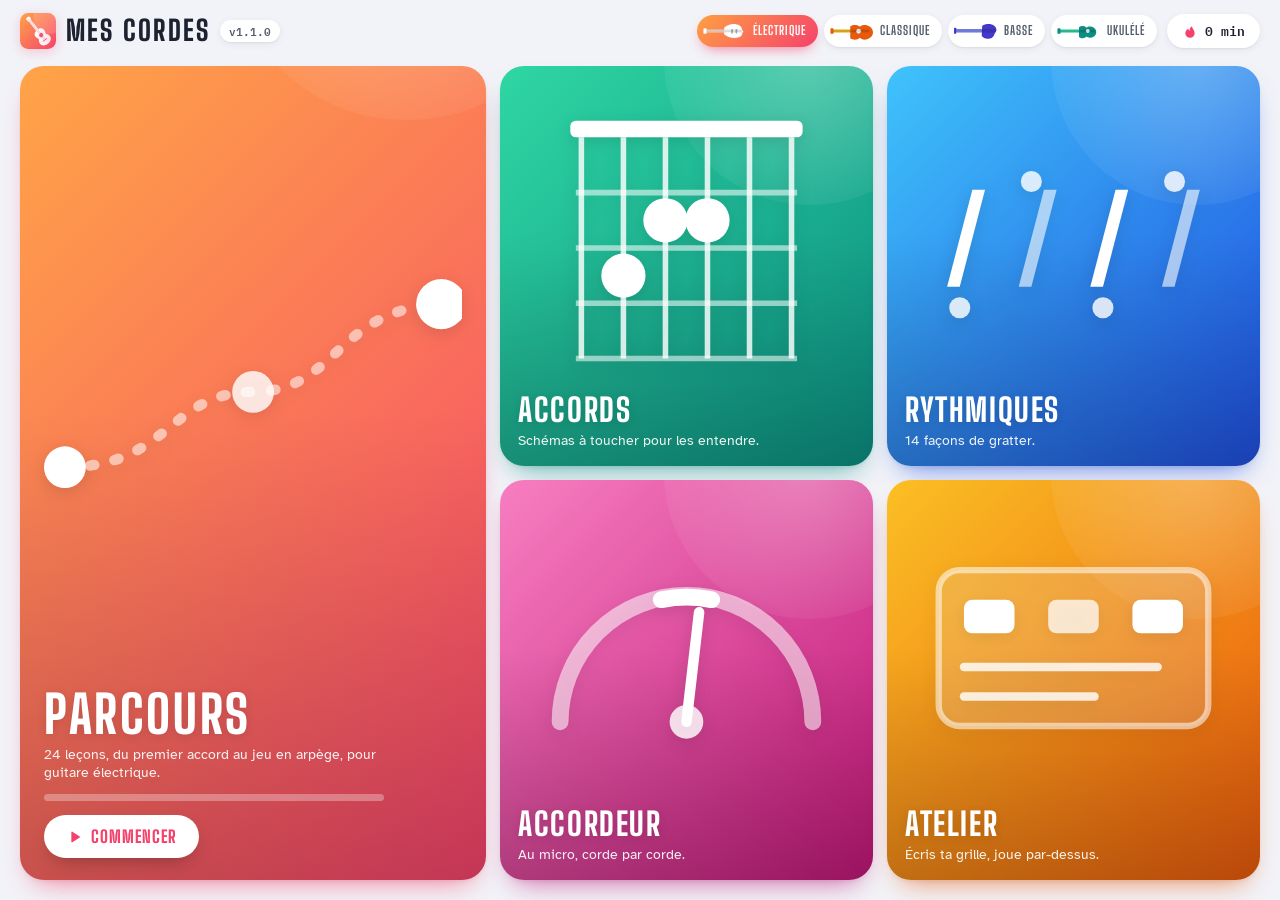
==== commit 03744a5f: "Suppression des accompagnements pour chanter et des paroles (v1.1.0) L'écran « Chanter », ses 44 gri" ====
--- a/index.html
+++ b/index.html
@@ -77,10 +77,6 @@
         <svg class="ico" aria-hidden="true"><use href="#i-play"/></svg><span id="cta-texte">Commencer</span>
       </a>
     </div>
-    <a class="carte-cat c-morceaux" href="#/morceaux">
-      <div class="cat-illus" id="illus-morceaux"></div>
-      <div class="cat-texte"><h2>Chanter</h2><p id="compte-morceaux"></p></div>
-    </a>
     <a class="carte-cat c-rythmes" href="#/accords">
       <div class="cat-illus" id="illus-accords"></div>
       <div class="cat-texte"><h2>Accords</h2><p id="compte-accords"></p></div>
@@ -95,7 +91,7 @@
     </a>
     <a class="carte-cat c-atelier" href="#/jouer/atelier/perso">
       <div class="cat-illus" id="illus-atelier"></div>
-      <div class="cat-texte"><h2>Atelier</h2><p>Ta grille, tes paroles.</p></div>
+      <div class="cat-texte"><h2>Atelier</h2><p>Écris ta grille, joue par-dessus.</p></div>
     </a>
   </div>
 </section>
@@ -164,7 +160,7 @@
         <button class="statut-btn travail" id="st-travail" type="button" aria-pressed="false" title="À travailler"><svg class="ico" aria-hidden="true"><use href="#i-drapeau"/></svg><span>À travailler</span></button>
         <button class="statut-btn acquis" id="st-acquis" type="button" aria-pressed="false" title="Acquis"><svg class="ico" aria-hidden="true"><use href="#i-coche"/></svg><span>Acquis</span></button>
       </div>
-      <button class="rond" id="j-paroles" type="button" aria-label="Mes paroles" title="Mes paroles"><svg class="ico" aria-hidden="true"><use href="#i-texte"/></svg></button>
+      <button class="rond" id="j-grille" type="button" aria-label="Ma grille" title="Ma grille"><svg class="ico" aria-hidden="true"><use href="#i-texte"/></svg></button>
       <button class="rond" id="j-aide" type="button" aria-label="Explications"><svg class="ico" aria-hidden="true"><use href="#i-aide"/></svg></button>
       <button class="rond" id="j-reglages" type="button" aria-label="Réglages"><svg class="ico" aria-hidden="true"><use href="#i-reglages"/></svg></button>
     </div>
@@ -211,20 +207,19 @@
   </header>
   <div class="volet-corps">
     <div id="aide-corps" class="texte"></div>
-    <h3>Les accords du morceau</h3>
+    <h3>Les accords de la grille</h3>
     <div id="aide-accords" class="schemas"></div>
     <p class="muted small">Touche un schéma pour entendre l'accord.</p>
   </div>
 </aside>
 
-<aside class="volet" id="volet-paroles" hidden role="dialog" aria-modal="true" aria-labelledby="paroles-titre">
+<aside class="volet" id="volet-grille" hidden role="dialog" aria-modal="true" aria-labelledby="grille-titre">
   <header class="volet-tete">
-    <h2 id="paroles-titre">Mes paroles</h2>
+    <h2 id="grille-titre">Ma grille</h2>
     <button class="rond petit" type="button" data-fermer aria-label="Fermer"><svg class="ico" aria-hidden="true"><use href="#i-fermer"/></svg></button>
   </header>
   <div class="volet-corps">
-    <div id="atelier-grille" hidden>
-      <h3>Ma grille</h3>
+    <div id="atelier-grille">
       <p class="muted small">Une barre « | » sépare les mesures. Deux accords dans une mesure se la partagent. Une ligne par section, « Refrain: » pour la nommer.</p>
       <textarea id="atelier-texte" class="zone-texte" rows="5" spellcheck="false" aria-label="Grille d'accords"></textarea>
       <label class="ligne-reglage"><span>Mesure</span>
@@ -232,13 +227,6 @@
       </label>
       <div class="rang-boutons"><button class="btn-plat accent" id="atelier-appliquer" type="button">Appliquer</button></div>
       <p class="muted small" id="atelier-erreur" role="alert"></p>
-    </div>
-    <h3>Paroles</h3>
-    <p class="muted small">Colle les paroles de la chanson : une ligne par mesure, elles s'affichent sous les accords et défilent avec la musique. Une ligne vide = une mesure sans paroles. Elles restent sur cet appareil.</p>
-    <textarea id="paroles-texte" class="zone-texte" rows="14" aria-label="Paroles, une ligne par mesure"></textarea>
-    <div class="rang-boutons">
-      <button class="btn-plat accent" id="paroles-ok" type="button">Enregistrer</button>
-      <button class="btn-plat" id="paroles-effacer" type="button">Effacer</button>
     </div>
   </div>
 </aside>
--- a/css/cordes.css
+++ b/css/cordes.css
@@ -4,9 +4,8 @@
    ===================================================================== */
 .logo-img{width:36px;height:36px;display:block;filter:drop-shadow(0 3px 6px rgba(245,66,108,.25))}
 
-/* ====== accueil : 4 colonnes, « Chanter » en large ====== */
-.accueil-grille.cordes{grid-template-columns:1.25fr 1fr 1fr 1fr;grid-template-rows:1fr 1fr}
-.accueil-grille.cordes .c-morceaux{grid-column:span 2}
+/* ====== accueil : Parcours en grand, quatre cartes à côté ====== */
+.accueil-grille.cordes{grid-template-columns:1.25fr 1fr 1fr;grid-template-rows:1fr 1fr}
 .c-atelier{--c1:#fbbf24;--c2:#e8590c}
 
 /* ====== choix de l'instrument ====== */
@@ -45,14 +44,11 @@
 .g-accords b{font:800 26px/1 var(--f-titre);letter-spacing:.02em;color:var(--encre)}
 .g-mesure.double .g-accords{justify-content:space-between}
 .g-mesure.double .g-accords b{font-size:22px}
-.g-paroles{font-size:14px;line-height:1.3;color:var(--encre-2);min-height:1.3em}
-.avec-paroles .g-mesures{grid-template-columns:repeat(auto-fill,minmax(170px,1fr))}
 .g-temps{position:absolute;left:10px;right:10px;bottom:6px;display:flex;gap:4px}
 .g-temps i{flex:1;height:3px;border-radius:2px;background:var(--surface-3)}
 .g-prog{position:absolute;left:0;bottom:0;height:5px;width:var(--prog,0%);background:linear-gradient(90deg,var(--ton-1),var(--ton-2));opacity:0}
 .g-mesure.actif{box-shadow:inset 0 0 0 2.5px var(--ton-2), 0 10px 22px -12px rgba(245,66,108,.6);transform:translateY(-1px);background:#fff6f8}
 .g-mesure.actif .g-accords b{color:var(--ton-texte)}
-.g-mesure.actif .g-paroles{color:var(--encre);font-weight:700}
 .g-mesure.actif .g-prog{opacity:1}
 
 .diag-zone{display:flex;flex-direction:column;gap:10px;min-height:0}
@@ -157,8 +153,6 @@
 @container appli (max-width:700px){
   .partition-zone.jeu-cordes{grid-template-columns:minmax(0,1fr) 120px}
   .diag-suivant{display:none}
-  .accueil-grille.cordes{grid-template-columns:1.2fr 1fr 1fr}
-  .accueil-grille.cordes .c-morceaux{grid-column:auto}
 }
 
 /* barre « main droite » : le motif de grattage ou d'arpège, qui s'allume en direct */
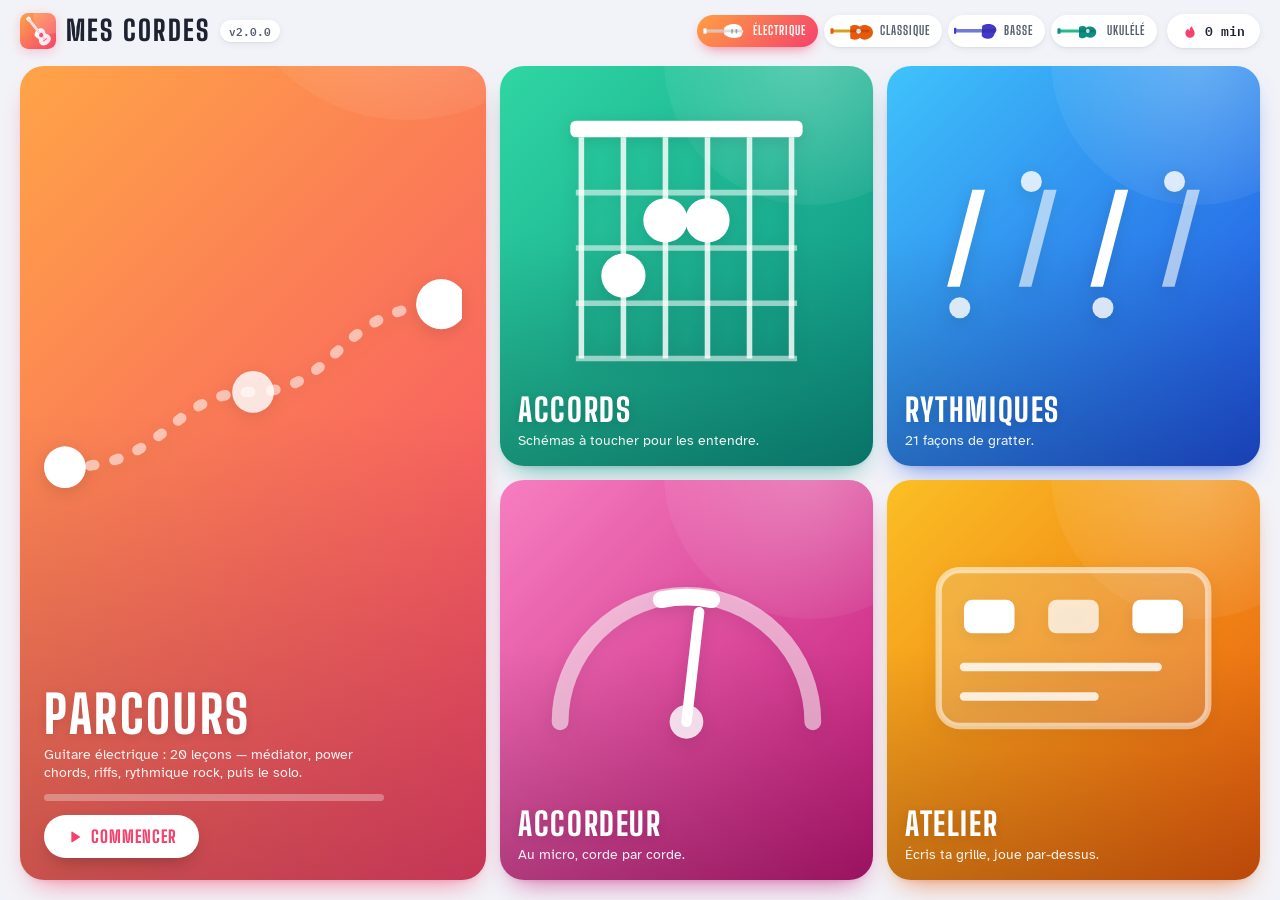
==== commit 81bef9b9: "Vrais sons et une méthode par instrument (v2.0.0) Son - Notes enregistrées (banque FluidR3 GM, CC BY" ====
--- a/index.html
+++ b/index.html
@@ -32,6 +32,8 @@
   <symbol id="i-metronome" viewBox="0 0 24 24"><path d="M8.5 3.5h7L19 21H5z" fill="none" stroke="currentColor" stroke-width="2" stroke-linejoin="round"/><path d="M12 16l5-8.5M7 16h10" fill="none" stroke="currentColor" stroke-width="2" stroke-linecap="round"/></symbol>
   <symbol id="i-guitare" viewBox="0 0 24 24"><path d="M14.5 9.5l5-5M18 3l3 3" fill="none" stroke="currentColor" stroke-width="2" stroke-linecap="round"/><path d="M13 8.5c-1.6-1-3.6-.6-4.6.7-.5.6-.5 1.4-1.3 1.7-1.1.4-2.4.4-3.3 1.4-1.6 1.9-.9 5 1.2 7s5 2.8 6.9 1.2c1-.9 1-2.2 1.4-3.3.3-.8 1.1-.8 1.7-1.3 1.3-1 1.7-3 .7-4.6" fill="none" stroke="currentColor" stroke-width="2"/><circle cx="9.5" cy="14.5" r="1.6" fill="currentColor"/></symbol>
   <symbol id="i-basse" viewBox="0 0 24 24"><path d="M3 15h13M3 18h13" stroke="currentColor" stroke-width="2" stroke-linecap="round"/><path d="M16 12.5c2.5-1 5-.5 5 2s-2.5 4-5 3z" fill="currentColor"/></symbol>
+  <symbol id="i-batterie" viewBox="0 0 24 24"><ellipse cx="12" cy="8" rx="8" ry="3" fill="none" stroke="currentColor" stroke-width="2"/><path d="M4 8v8c0 1.7 3.6 3 8 3s8-1.3 8-3V8" fill="none" stroke="currentColor" stroke-width="2"/><path d="M9 3.5l3 4M17 2.5l-4 5" stroke="currentColor" stroke-width="1.8" stroke-linecap="round"/></symbol>
+  <symbol id="i-note" viewBox="0 0 24 24"><path d="M9 18V5l11-2v13" fill="none" stroke="currentColor" stroke-width="2" stroke-linejoin="round"/><circle cx="6.5" cy="18" r="2.8" fill="currentColor"/><circle cx="17.5" cy="16" r="2.8" fill="currentColor"/></symbol>
   <symbol id="i-micro" viewBox="0 0 24 24"><rect x="9" y="3" width="6" height="11" rx="3" fill="none" stroke="currentColor" stroke-width="2"/><path d="M5.5 11a6.5 6.5 0 0 0 13 0M12 17.5V21" fill="none" stroke="currentColor" stroke-width="2" stroke-linecap="round"/></symbol>
   <symbol id="i-texte" viewBox="0 0 24 24"><path d="M4 6h16M4 11h16M4 16h10" fill="none" stroke="currentColor" stroke-width="2.2" stroke-linecap="round"/></symbol>
   <symbol id="i-reinit" viewBox="0 0 24 24"><path d="M5 12a7 7 0 1 0 2.1-5" fill="none" stroke="currentColor" stroke-width="2.2" stroke-linecap="round"/><path d="M4.5 3.5V8H9" fill="none" stroke="currentColor" stroke-width="2.2" stroke-linecap="round" stroke-linejoin="round"/></symbol>
@@ -79,11 +81,11 @@
     </div>
     <a class="carte-cat c-rythmes" href="#/accords">
       <div class="cat-illus" id="illus-accords"></div>
-      <div class="cat-texte"><h2>Accords</h2><p id="compte-accords"></p></div>
+      <div class="cat-texte"><h2 id="titre-accords">Accords</h2><p id="compte-accords"></p></div>
     </a>
     <a class="carte-cat c-breaks" href="#/rythmiques">
       <div class="cat-illus" id="illus-rythmes"></div>
-      <div class="cat-texte"><h2>Rythmiques</h2><p id="compte-rythmes"></p></div>
+      <div class="cat-texte"><h2 id="titre-rythmes">Rythmiques</h2><p id="compte-rythmes"></p></div>
     </a>
     <a class="carte-cat c-rudiments" href="#/accordeur">
       <div class="cat-illus" id="illus-accordeur"></div>
@@ -183,6 +185,8 @@
     <div class="t-bascules">
       <button class="bascule" id="opt-click" type="button" aria-pressed="false" aria-label="Métronome" title="Métronome"><svg class="ico" aria-hidden="true"><use href="#i-metronome"/></svg></button>
       <button class="bascule actif" id="opt-accords" type="button" aria-pressed="true" aria-label="Entendre les accords" title="Entendre les accords"><svg class="ico" aria-hidden="true"><use href="#i-guitare"/></svg></button>
+      <button class="bascule actif" id="opt-exo" type="button" aria-pressed="true" aria-label="Entendre l'exercice" title="Entendre l'exercice (tablature)" hidden><svg class="ico" aria-hidden="true"><use href="#i-note"/></svg></button>
+      <button class="bascule" id="opt-batterie" type="button" aria-pressed="false" aria-label="Entendre la batterie" title="Entendre la batterie"><svg class="ico" aria-hidden="true"><use href="#i-batterie"/></svg></button>
       <button class="bascule" id="opt-basse" type="button" aria-pressed="false" aria-label="Entendre la basse" title="Entendre la basse"><svg class="ico" aria-hidden="true"><use href="#i-basse"/></svg></button>
     </div>
     <div class="t-tempo" role="group" aria-label="Tempo">
@@ -250,6 +254,7 @@
     </div>
     <p class="muted small" id="style-desc"></p>
 
+    <div id="bloc-tonalite">
     <h3>Tonalité</h3>
     <label class="ligne-reglage"><span>Transposer</span>
       <span class="pas-a-pas"><button class="rond petit" id="transpo-moins" type="button" aria-label="Un demi-ton plus bas">−</button><output id="transpo-val">0</output><button class="rond petit" id="transpo-plus" type="button" aria-label="Un demi-ton plus haut">+</button></span>
@@ -258,6 +263,7 @@
       <span class="pas-a-pas"><button class="rond petit" id="capo-moins" type="button" aria-label="Capo plus bas">−</button><output id="capo-val">0</output><button class="rond petit" id="capo-plus" type="button" aria-label="Capo plus haut">+</button></span>
     </label>
     <p class="muted small" id="capo-note"></p>
+    </div>
 
     <h3>Lecture</h3>
     <label class="inter"><span>Décompte avant de jouer</span><input type="checkbox" id="opt-count" role="switch" checked><i></i></label>
@@ -265,6 +271,7 @@
     <label class="inter"><span>Noms en solfège (Do, Ré, Mi…)</span><input type="checkbox" id="opt-solfege" role="switch"><i></i></label>
     <label class="ligne-reglage"><span>Volume des accords</span><input type="range" id="vol-accords" min="0" max="1.5" step="0.05" value="1"></label>
     <label class="ligne-reglage"><span>Volume de la basse</span><input type="range" id="vol-basse" min="0" max="1.5" step="0.05" value="1"></label>
+    <label class="ligne-reglage"><span>Volume de la batterie</span><input type="range" id="vol-batterie" min="0" max="1.5" step="0.05" value="1"></label>
 
     <h3>Clavier</h3>
     <table class="keys">
@@ -272,7 +279,7 @@
       <tr><td><kbd>←</kbd> <kbd>→</kbd></td><td>Précédent / suivant</td></tr>
       <tr><td><kbd>↑</kbd> <kbd>↓</kbd></td><td>Tempo</td></tr>
     </table>
-    <p class="muted small credit">Sons calculés en direct (cordes pincées, algorithme de Karplus-Strong) : aucun fichier à télécharger.</p>
+    <p class="muted small credit">Sons de guitare, de basse et de ukulélé : banque <i>FluidR3 GM</i> (Frank Wen), convertie par Benjamin Gleitzman — licence CC BY 3.0. Batterie : <i>Virtuosity Drums</i>, Versilian Studios — domaine public (CC0).</p>
     <p class="muted small" id="version-detail"></p>
   </div>
 </aside>
--- a/css/cordes.css
+++ b/css/cordes.css
@@ -168,3 +168,30 @@
   .accueil-grille.cordes .carte-cat.grande h2{font-size:30px}
   .accueil-grille.cordes .cta{font-size:14px;padding:10px 16px}
 }
+
+/* ====== tablature ====== */
+.g-mesures.tabs{grid-template-columns:repeat(auto-fill,minmax(250px,1fr));gap:10px}
+.g-mesure.tab{padding:6px 10px 16px;min-height:0}
+.g-mesure.tab .g-accords b{font-size:17px}
+.t-grille{position:relative;display:grid;grid-template-columns:repeat(var(--pas),1fr);grid-template-rows:repeat(var(--cordes),17px);margin-top:2px}
+.t-corde{grid-column:1 / -1;align-self:center;height:1.5px;background:#c3c8d2}
+.t-n{align-self:center;justify-self:center;z-index:1;padding:1px 3px;border-radius:6px;background:var(--surface);
+  font:700 14px/1 var(--f-chiffres);color:var(--encre);transition:background .06s,color .06s}
+.t-n sup{font-size:9px;margin-left:1px;color:var(--ton-texte)}
+.t-n.on{background:var(--ton-2);color:#fff}
+.t-n.on sup{color:#fff}
+.t-curseur{position:absolute;top:-3px;bottom:-3px;left:var(--prog,0%);width:2px;border-radius:1px;background:var(--ton-2);opacity:0;pointer-events:none}
+.g-mesure.tab.actif .t-curseur{opacity:.45}
+.g-temps.t-temps{display:grid;grid-template-columns:repeat(var(--pas),1fr);gap:4px}
+.g-temps.t-temps i{grid-row:1}
+.g-mesure.tab .g-prog{display:none}
+.en-tab .g-mesure.actif{background:#fffafb}
+.schema .sc-nom.petit{font:800 12px var(--f-titre);letter-spacing:.14em;text-transform:uppercase;fill:var(--ton-texte)}
+.schema .sc-pos{fill:#d4d9e2;transition:fill .06s}
+.schema .sc-pos.vide{fill:none;stroke:#b7bcc7;stroke-width:1.8}
+.schema .sc-pos.on{fill:var(--ton-2)}
+.schema .sc-pos.vide.on{fill:none;stroke:var(--ton-2);stroke-width:3}
+/* basse : sous chaque signe de la ligne, le nom de la note */
+.main-droite small{display:block;font:700 10px/1.2 var(--f-chiffres);color:var(--ton-texte);min-height:12px}
+.main-droite .rv-case.on small{color:#fff}
+.main-droite:not(.basse) small{display:none}
